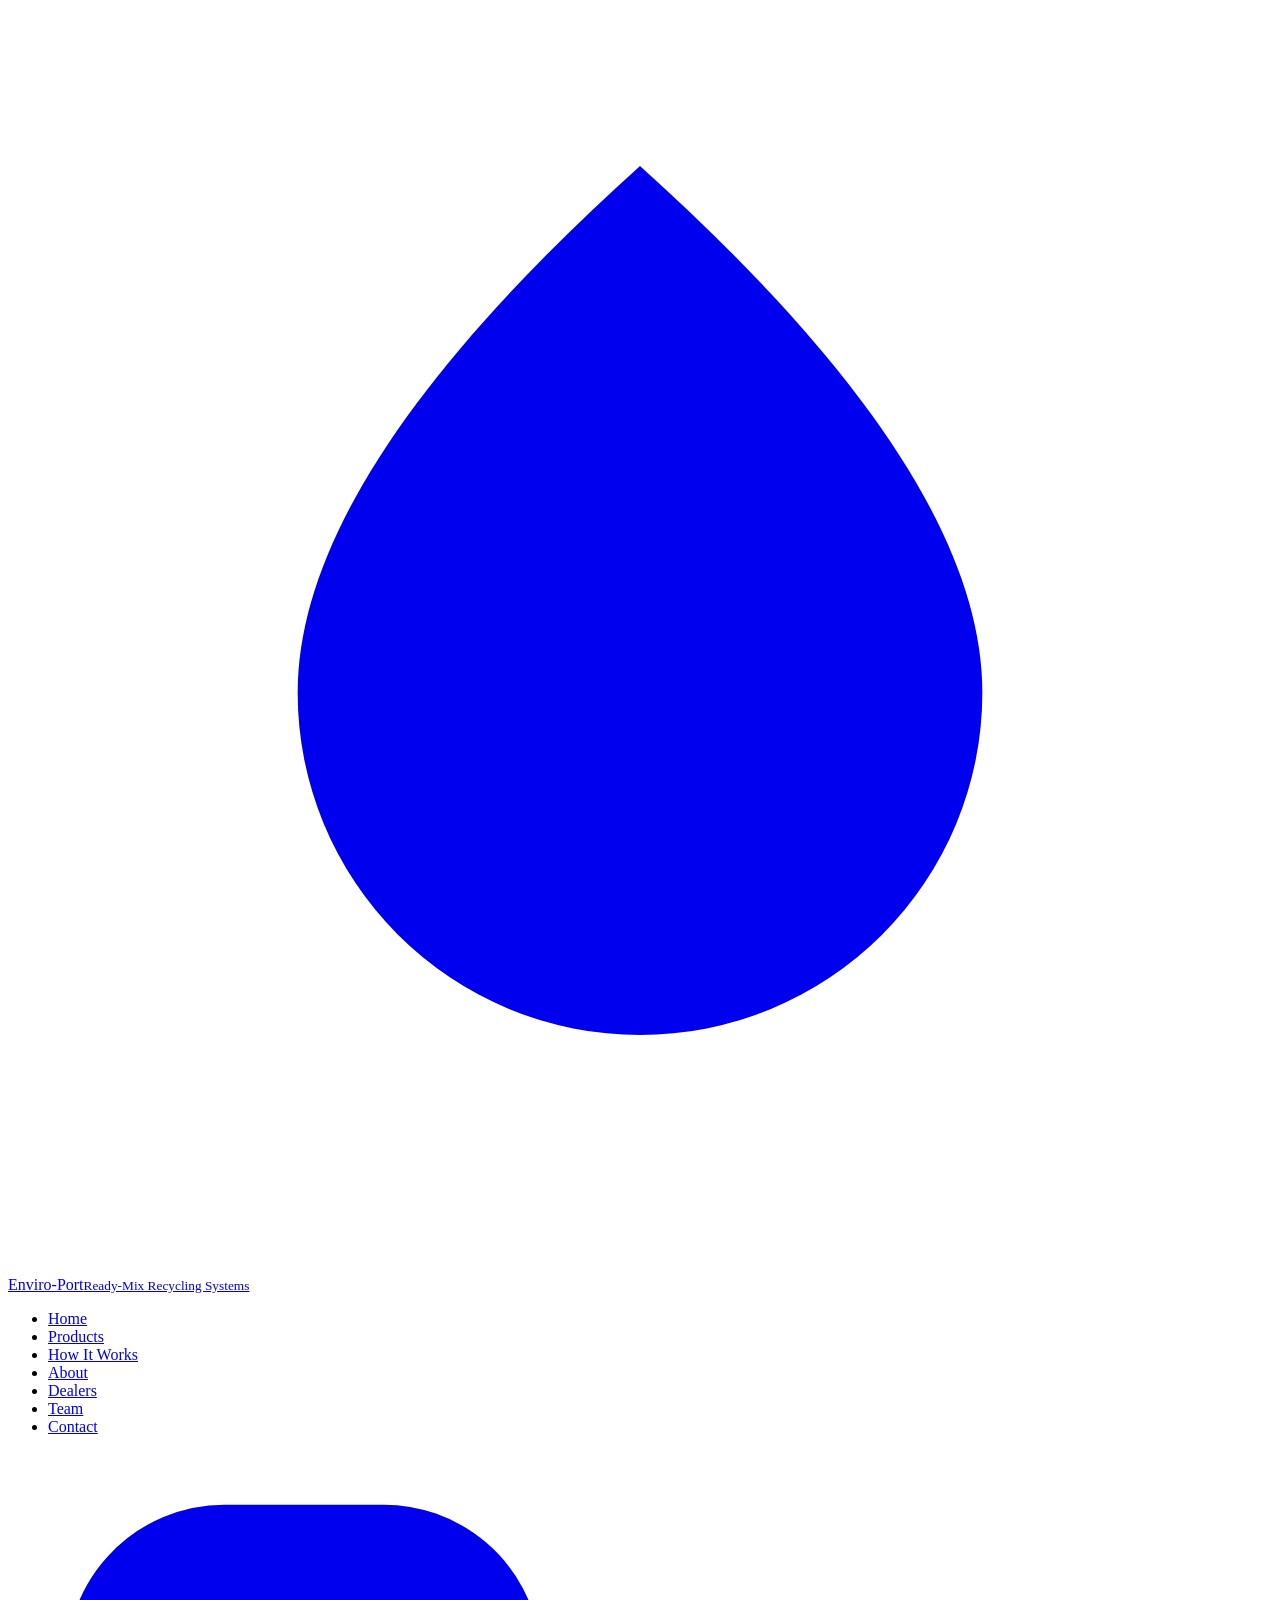
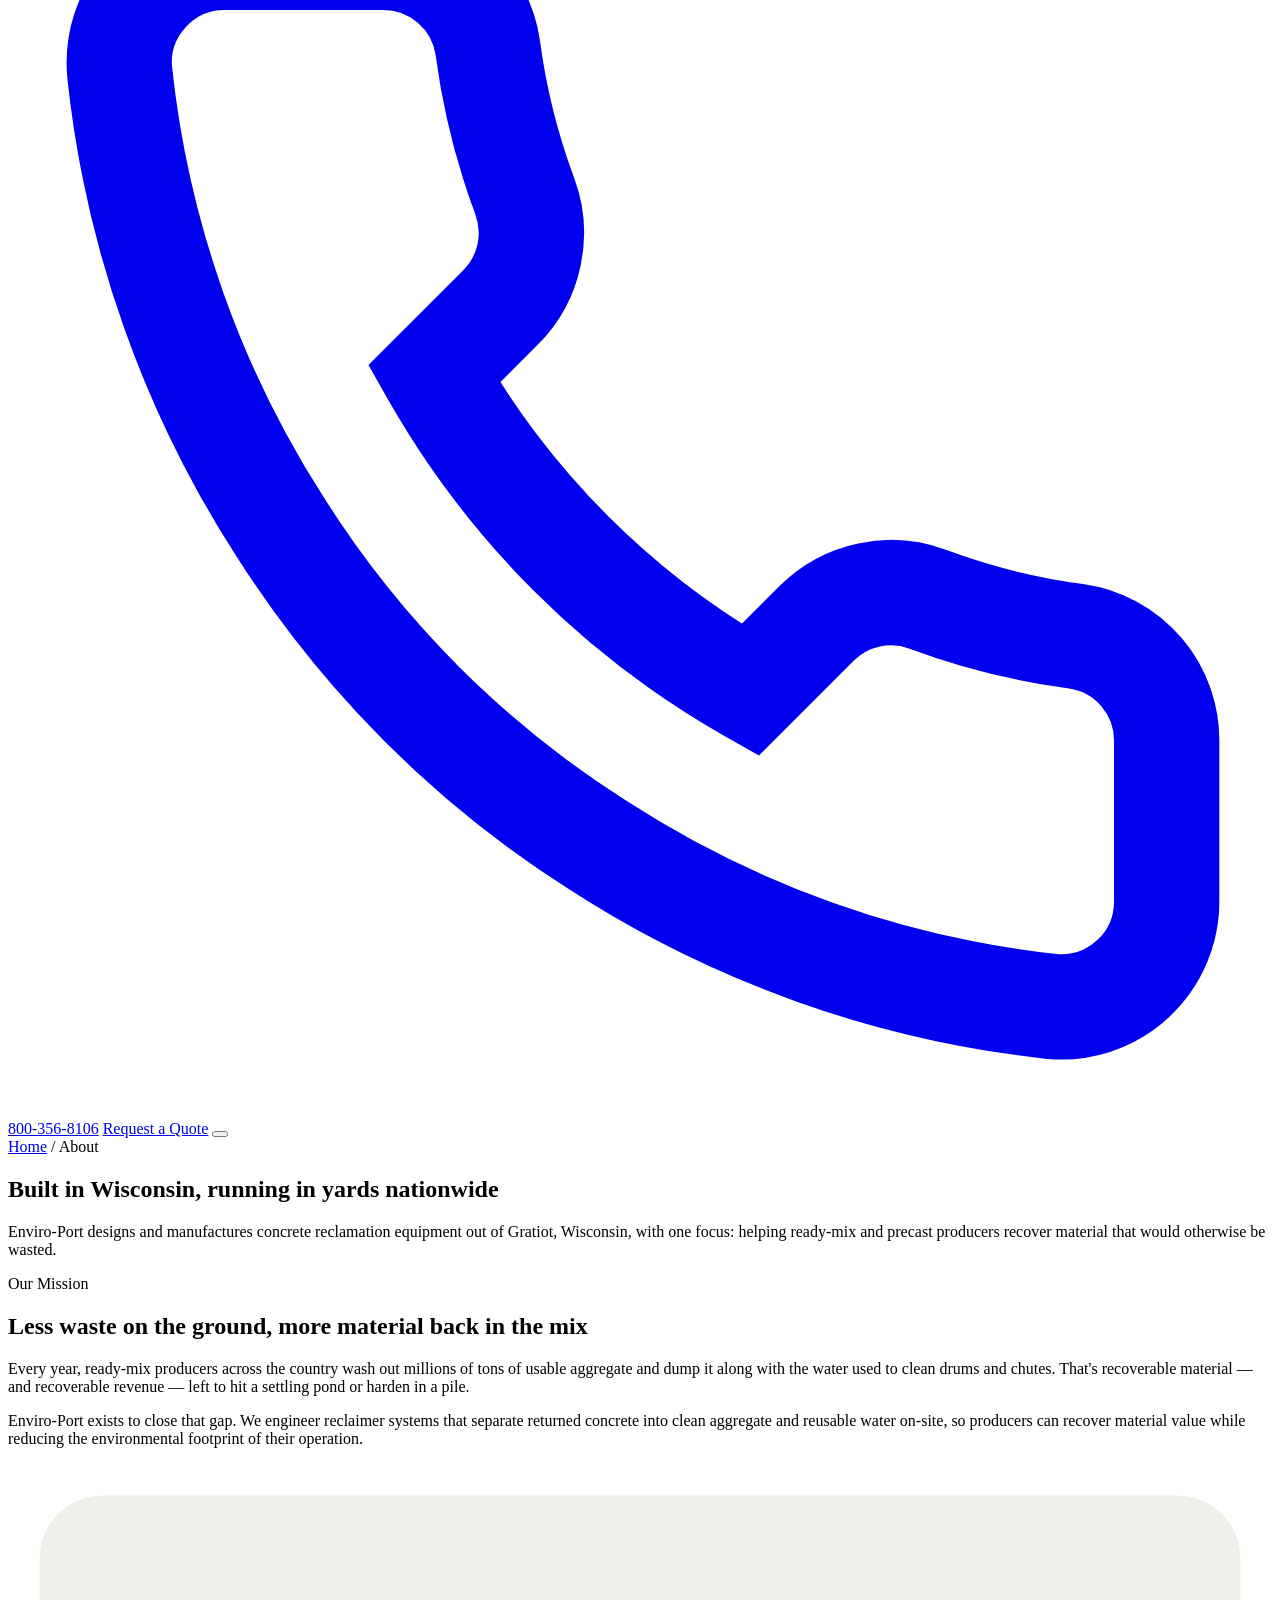
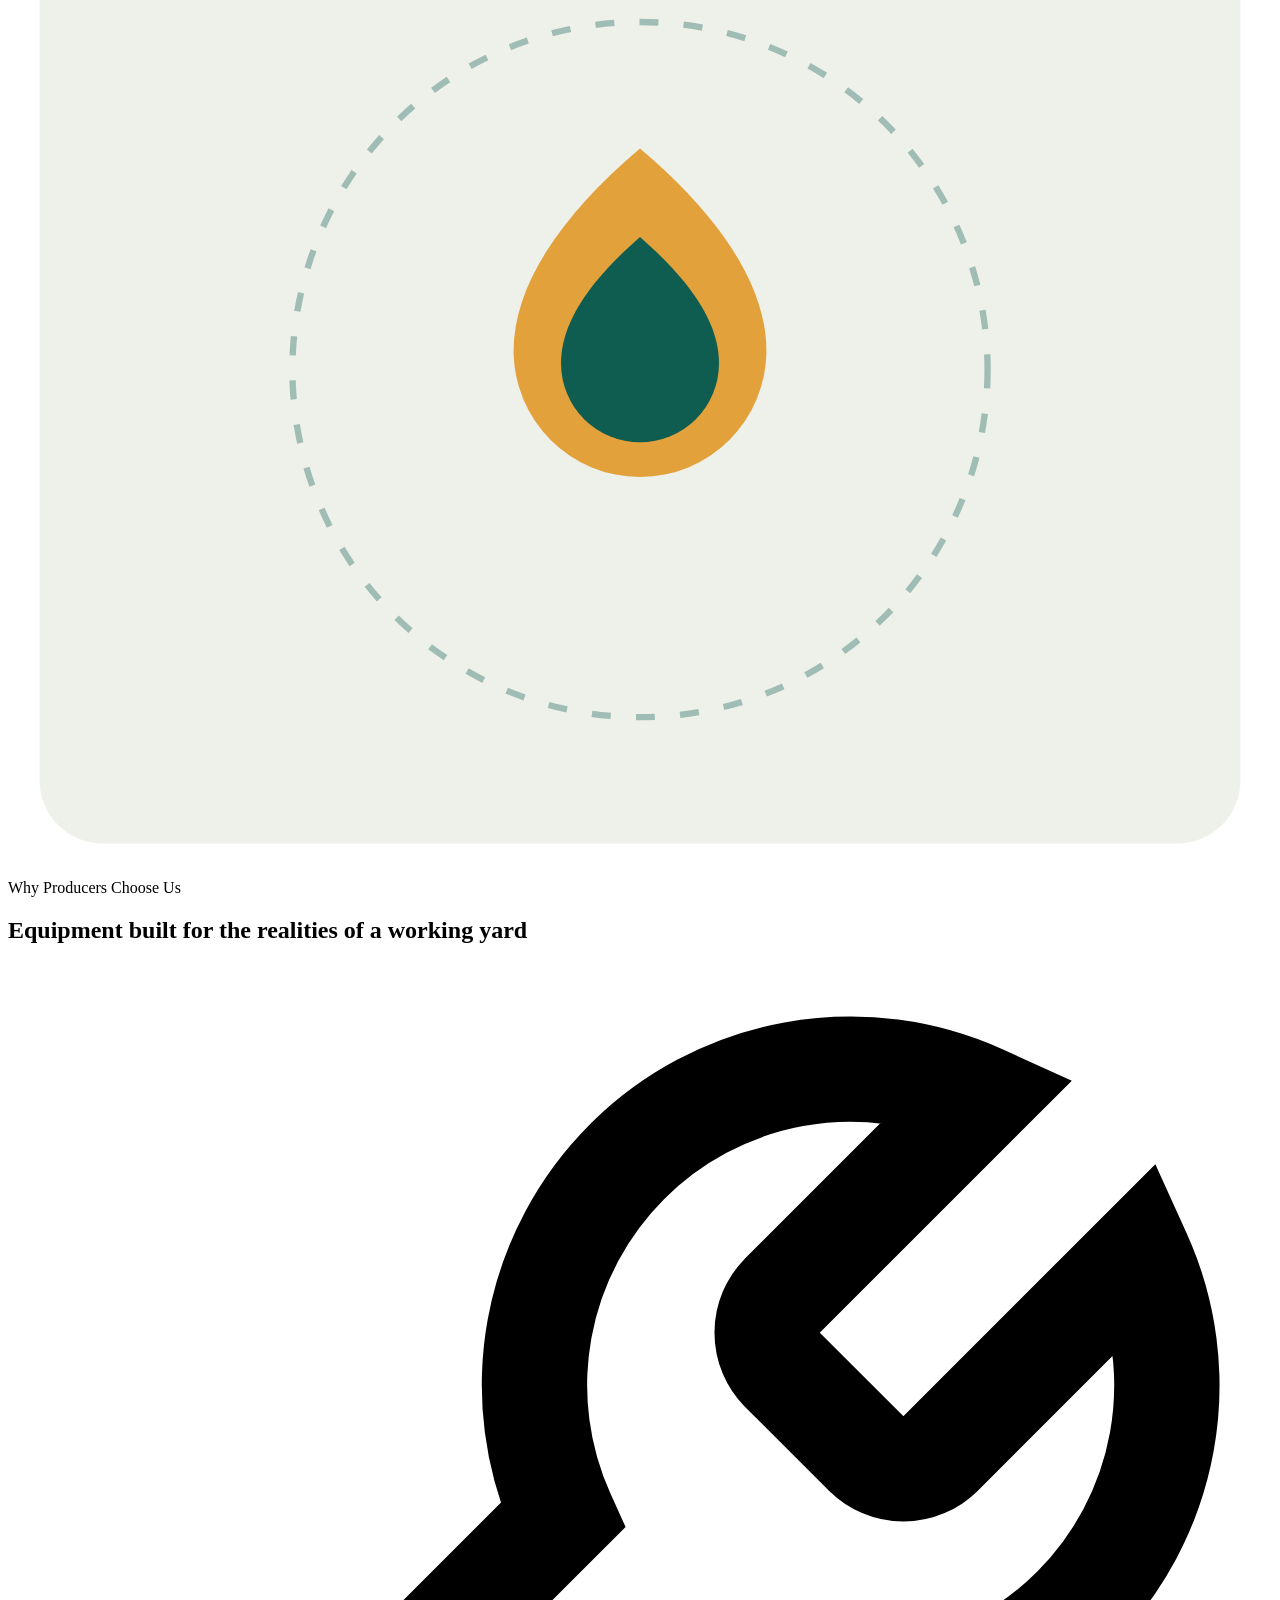
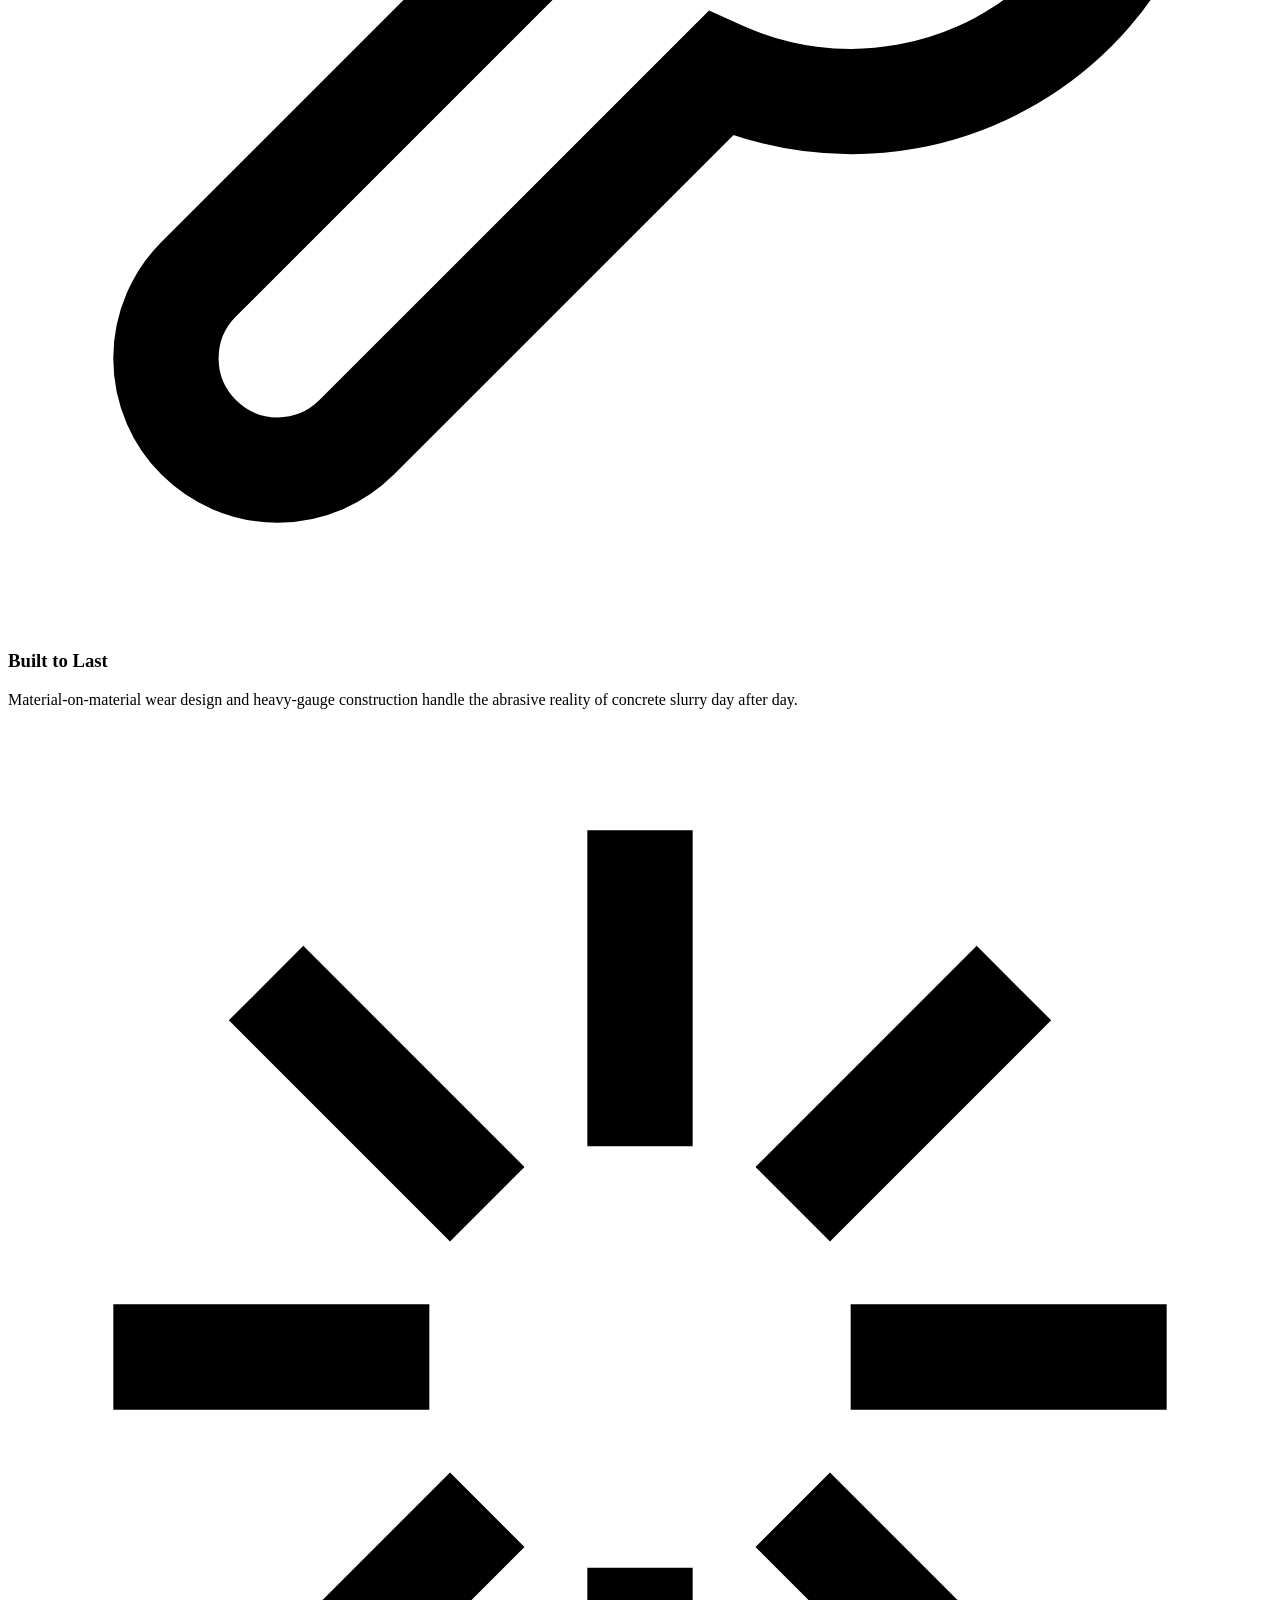
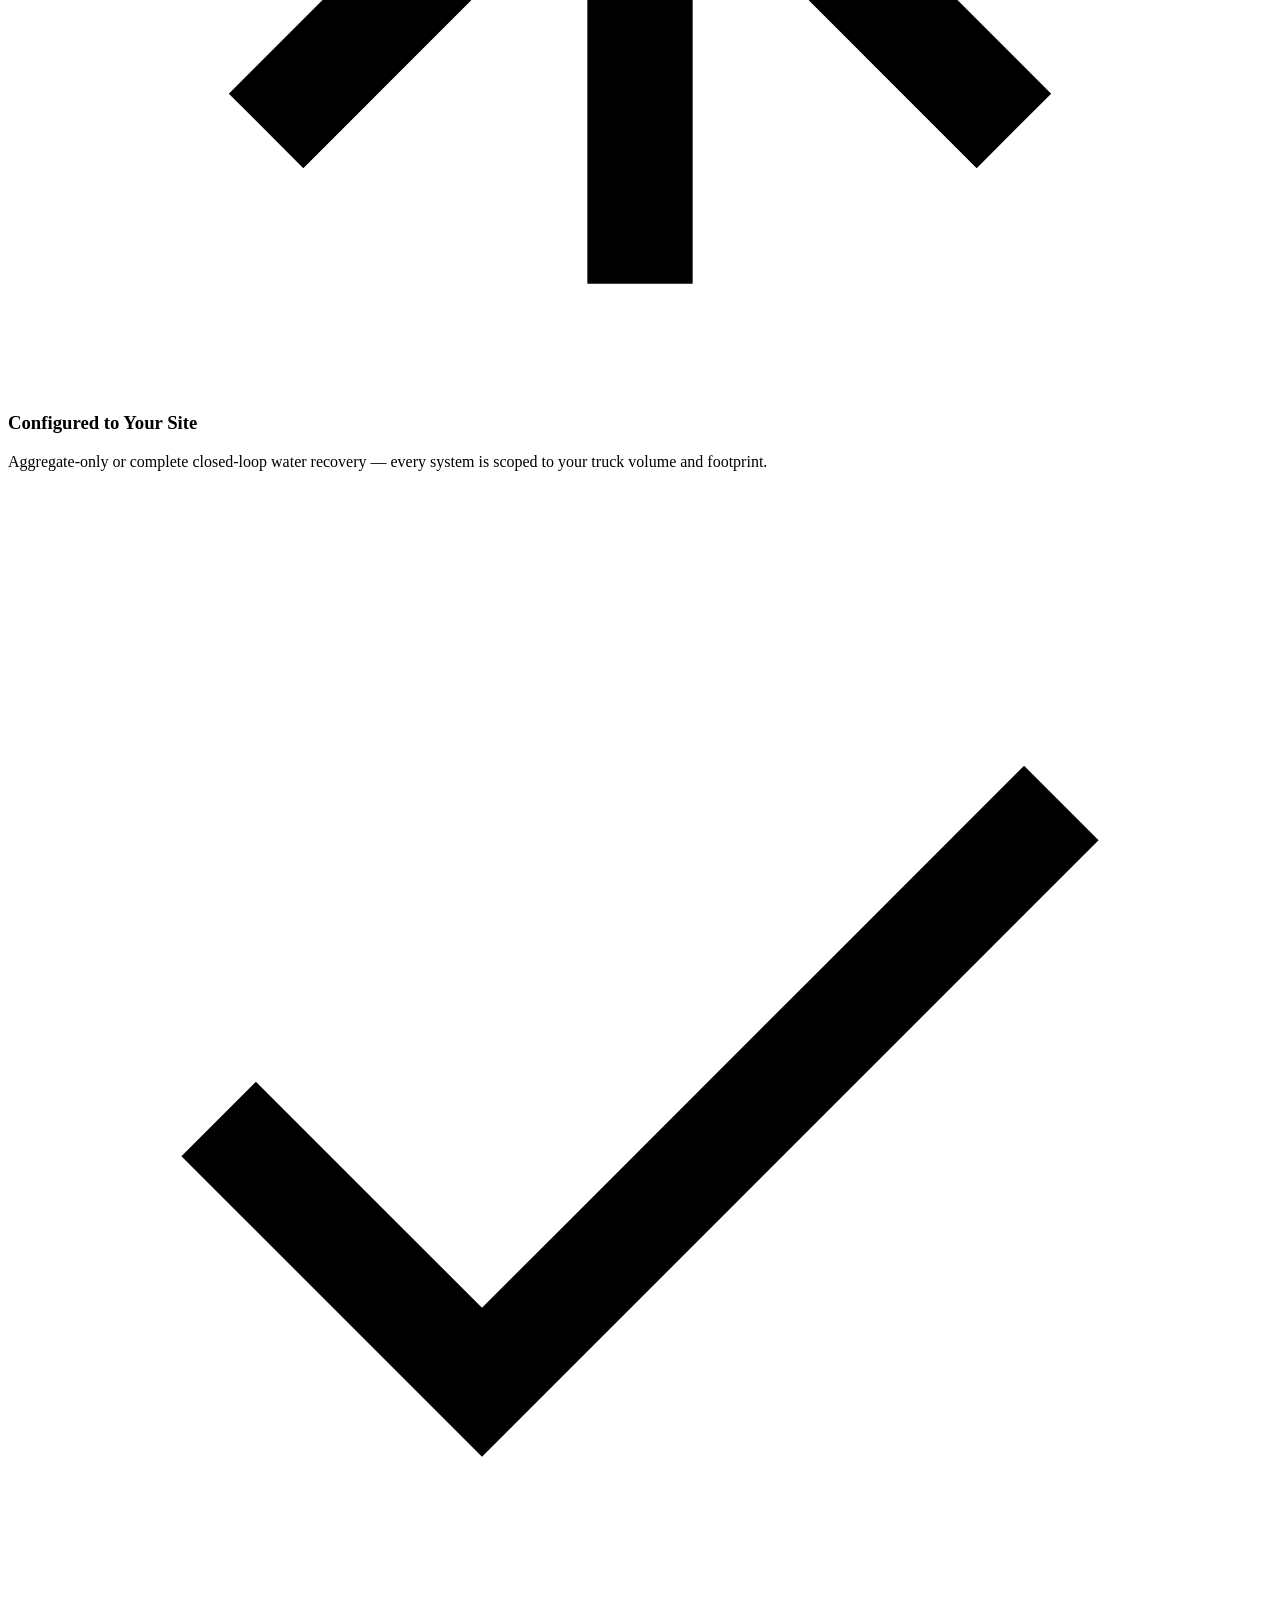
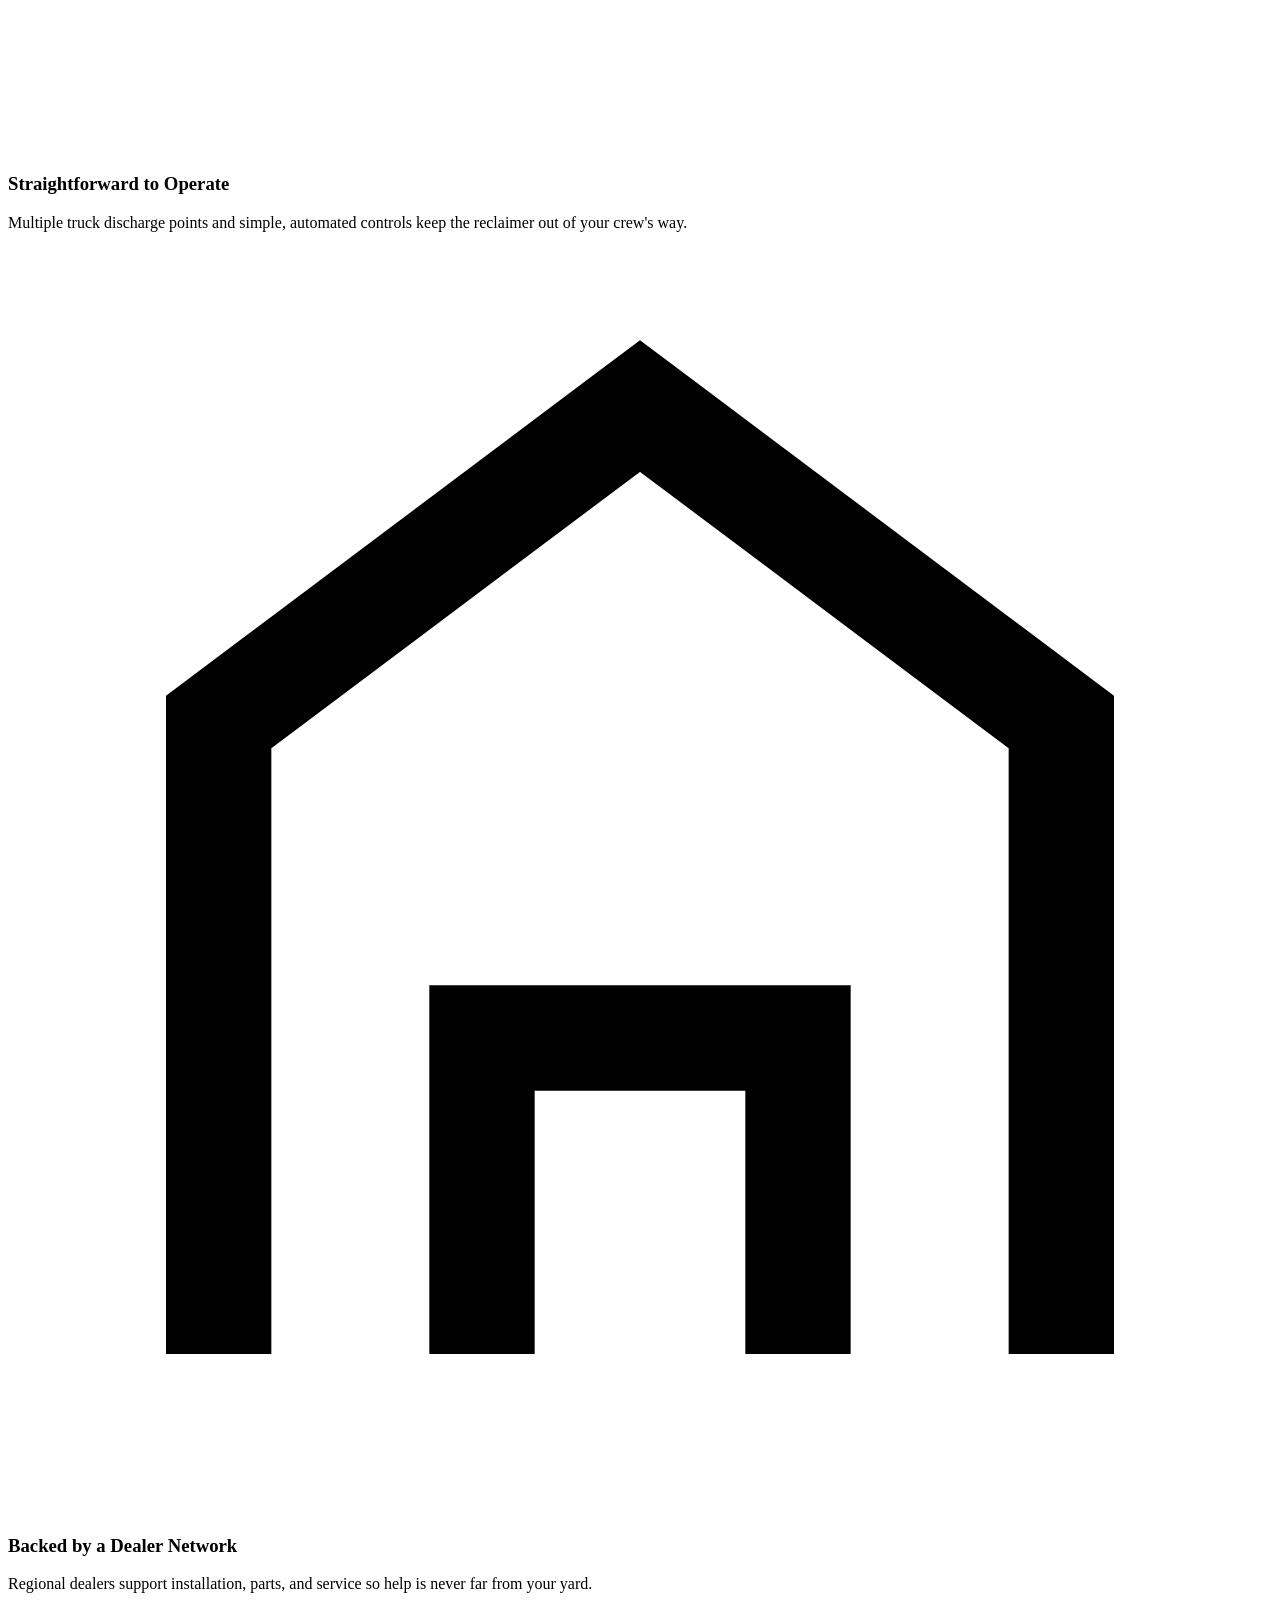
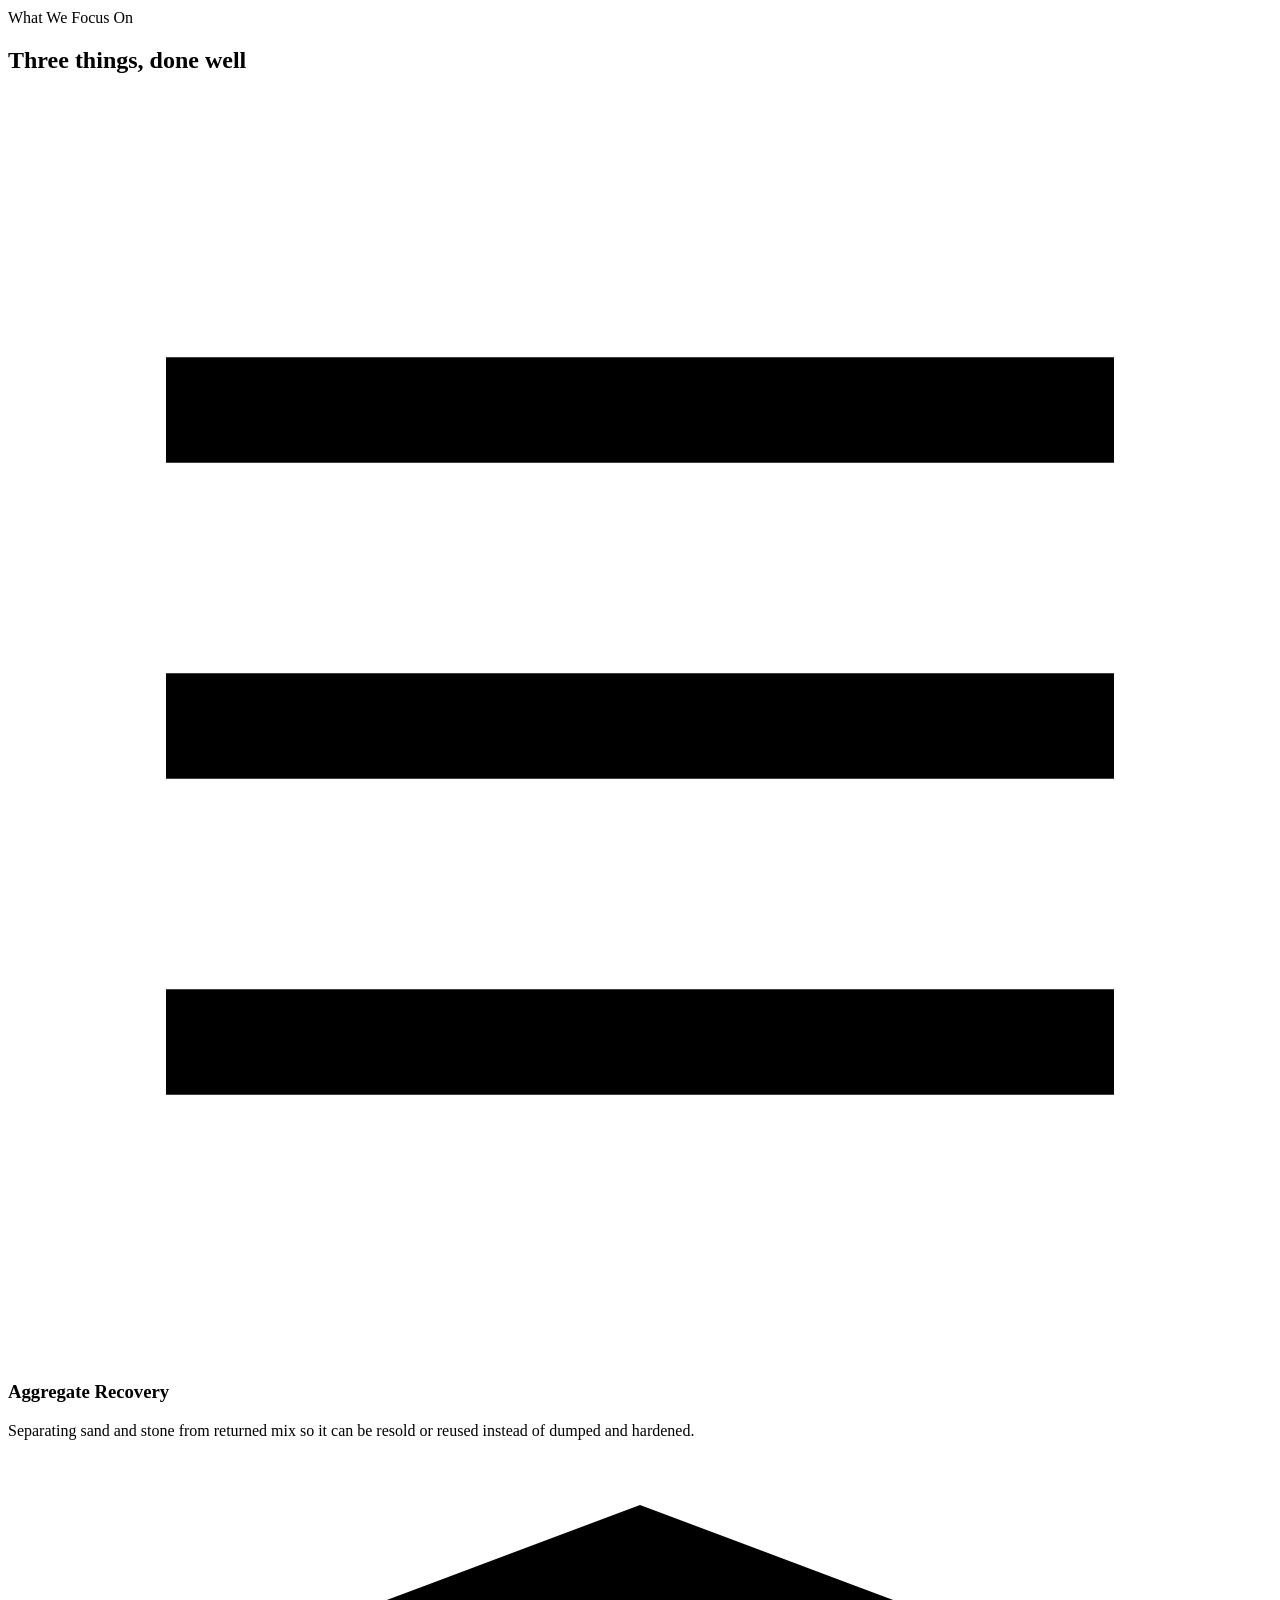
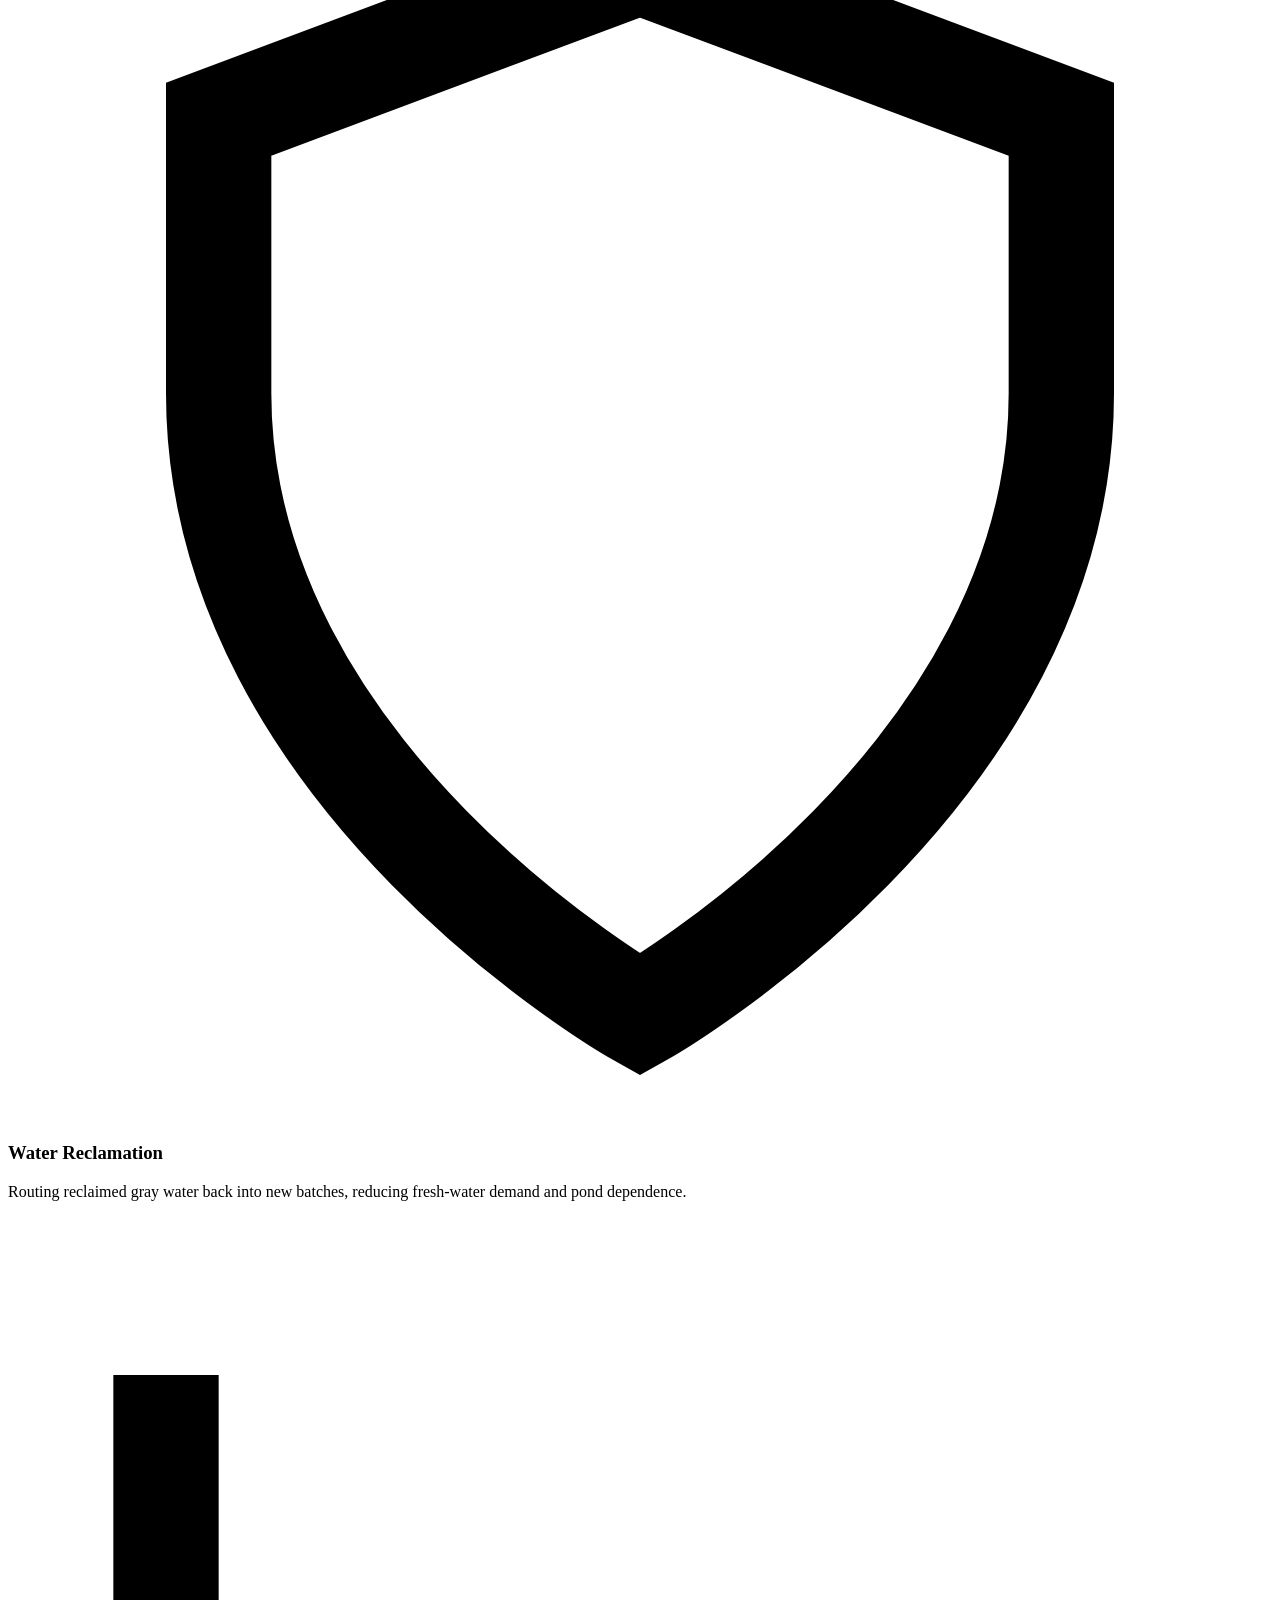
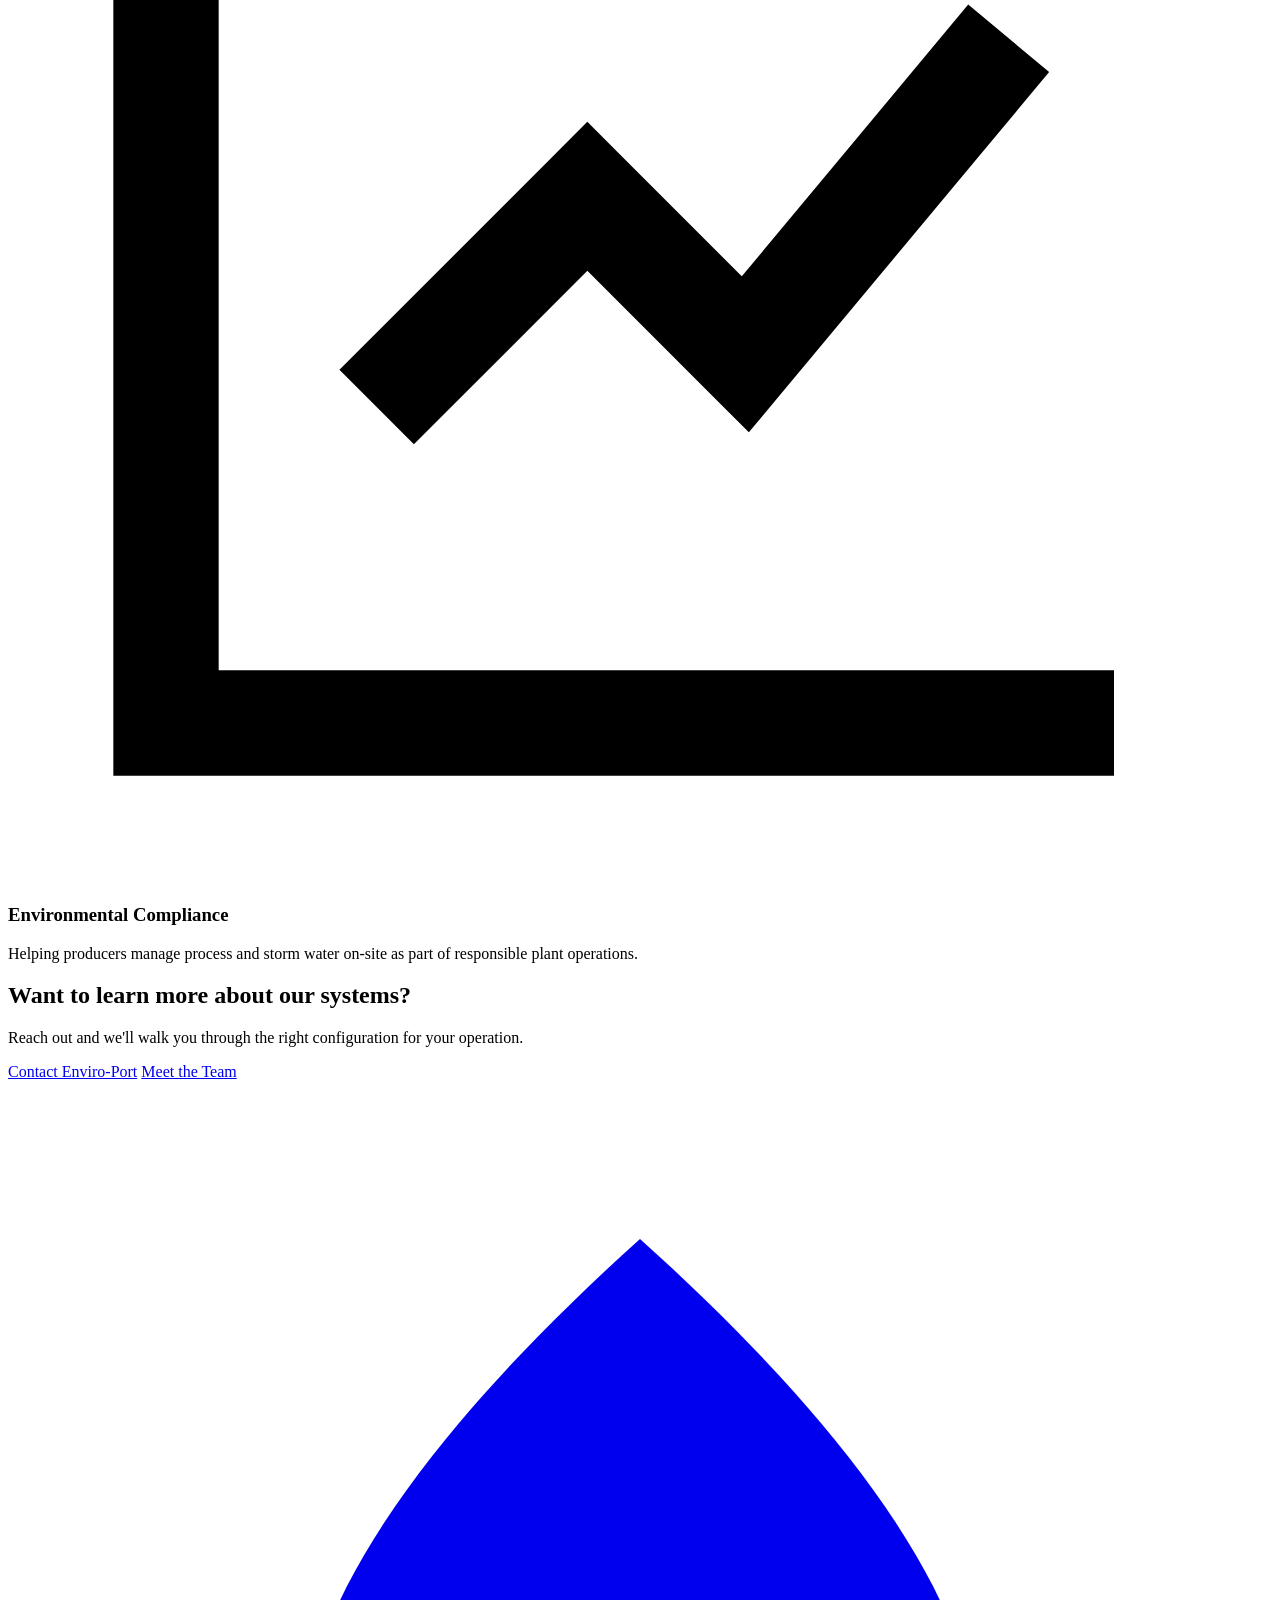
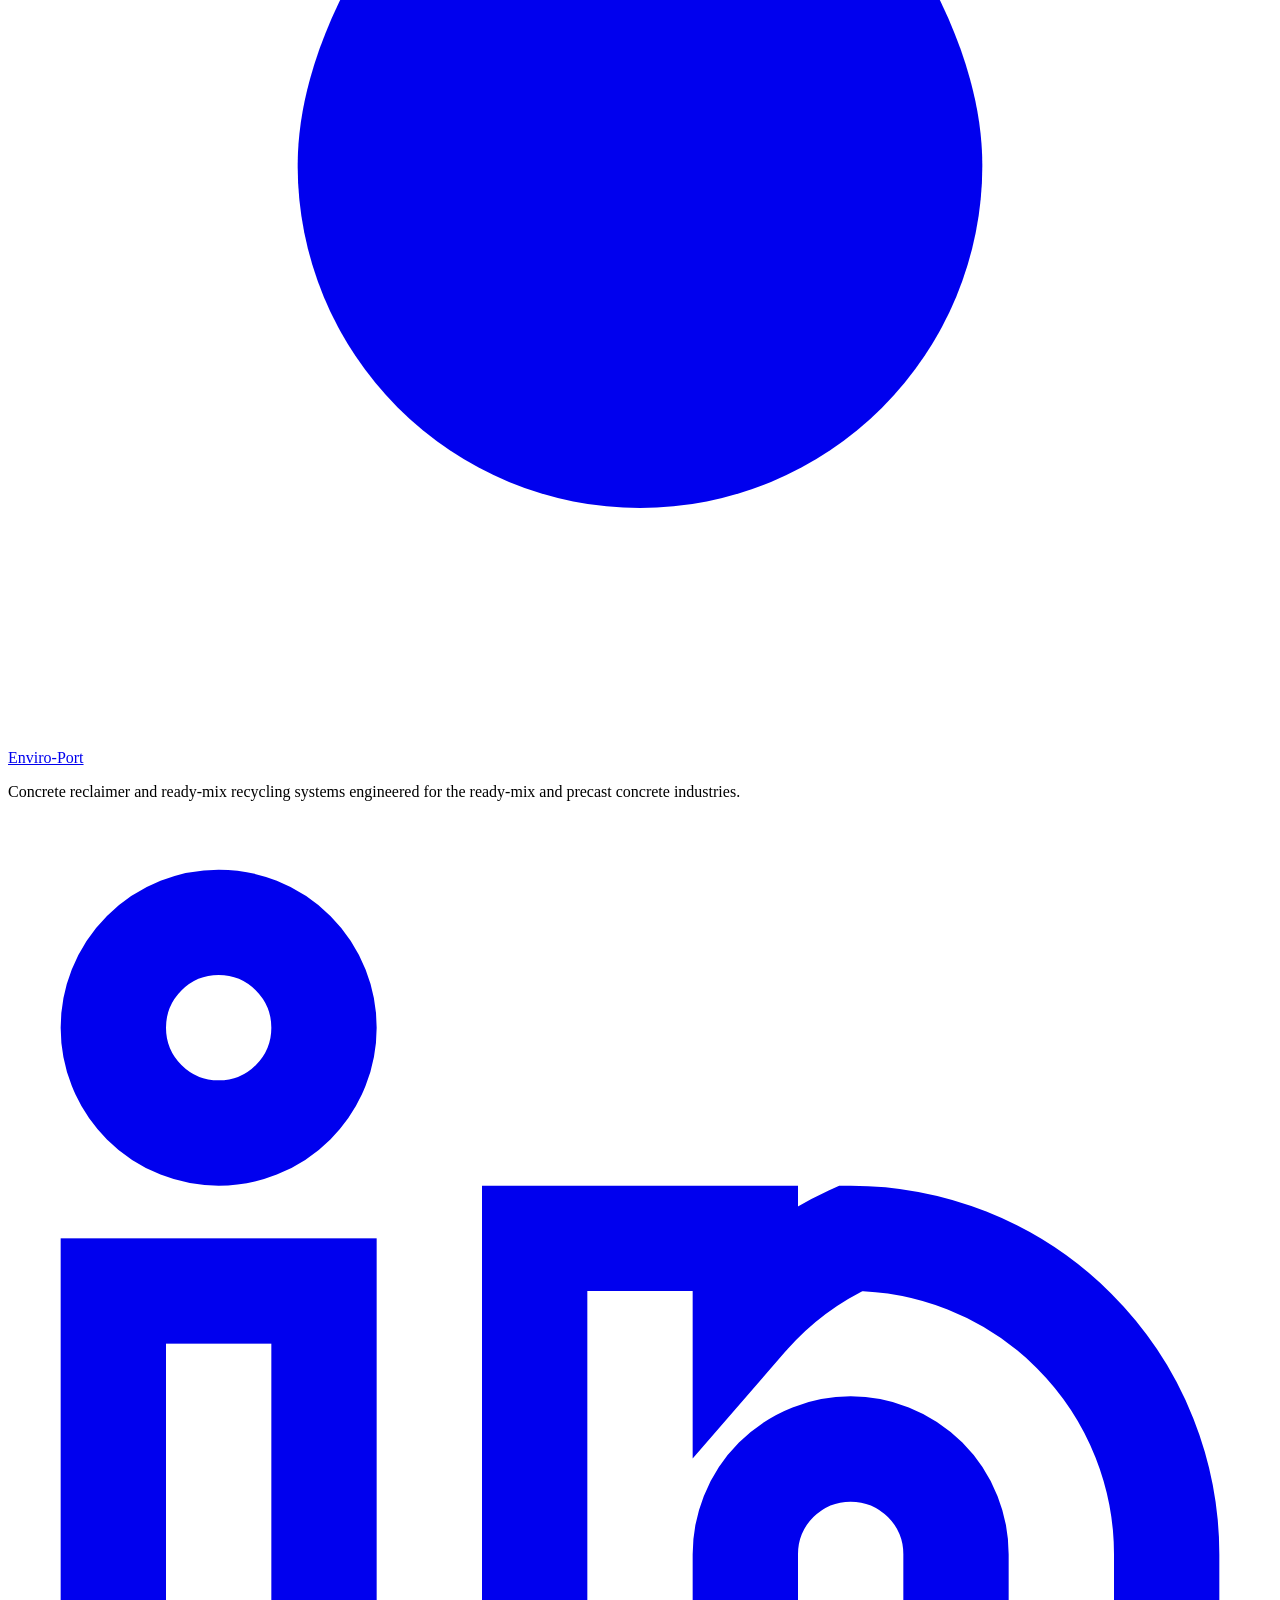
==== about.html @ 18499517 "Add files via upload" ====
<!doctype html>
<html lang="en">
<head>
  <meta charset="UTF-8" />
  <script>document.documentElement.classList.add("js-enabled");</script>
  <meta name="viewport" content="width=device-width, initial-scale=1.0" />
  <title>About | Enviro-Port</title>
  <meta name="description" content="Enviro-Port is a Gratiot, Wisconsin-based manufacturer of concrete reclaimer and ready-mix recycling systems, built to cut material waste for the ready-mix and precast industries." />
  <link rel="icon" type="image/svg+xml" href="assets/img/favicon.svg" />
  <link rel="preconnect" href="https://fonts.googleapis.com" />
  <link rel="preconnect" href="https://fonts.gstatic.com" crossorigin />
  <link href="https://fonts.googleapis.com/css2?family=Inter:wght@400;500;600;700&family=Sora:wght@500;600;700;800&display=swap" rel="stylesheet" />
  <link rel="stylesheet" href="assets/css/styles.css" />
</head>
<body>

  <header class="site-header">
    <div class="container">
      <a href="index.html" class="brand">
        <span class="brand-mark"><svg viewBox="0 0 24 24" fill="none"><path d="M12 3c4 3.6 6.5 7 6.5 10a6.5 6.5 0 1 1-13 0c0-3 2.5-6.4 6.5-10Z" fill="currentColor"/></svg></span>
        <span class="brand-text">Enviro-Port<small>Ready-Mix Recycling Systems</small></span>
      </a>
      <nav class="main-nav" id="main-nav">
        <ul>
          <li><a href="index.html">Home</a></li>
          <li><a href="products.html">Products</a></li>
          <li><a href="how-it-works.html">How It Works</a></li>
          <li><a href="about.html" aria-current="page">About</a></li>
          <li><a href="dealers.html">Dealers</a></li>
          <li><a href="team.html">Team</a></li>
          <li><a href="contact.html">Contact</a></li>
        </ul>
      </nav>
      <div class="header-cta">
        <a href="tel:18003568106" class="header-phone"><svg viewBox="0 0 24 24" fill="none" stroke="currentColor" stroke-width="2"><path d="M22 16.92v3a2 2 0 0 1-2.18 2 19.79 19.79 0 0 1-8.63-3.07 19.5 19.5 0 0 1-6-6 19.79 19.79 0 0 1-3.07-8.67A2 2 0 0 1 4.11 2h3a2 2 0 0 1 2 1.72c.127.96.362 1.903.7 2.81a2 2 0 0 1-.45 2.11L8.09 9.91a16 16 0 0 0 6 6l1.27-1.27a2 2 0 0 1 2.11-.45c.907.338 1.85.573 2.81.7A2 2 0 0 1 22 16.92Z"/></svg>800-356-8106</a>
        <a href="contact.html" class="btn btn-dark btn-primary-desktop">Request a Quote</a>
        <button class="nav-toggle" id="nav-toggle" aria-label="Toggle navigation" aria-expanded="false"><span></span></button>
      </div>
    </div>
  </header>

  <section class="page-hero">
    <div class="container">
      <div class="breadcrumb"><a href="index.html">Home</a> / <span>About</span></div>
      <h1>Built in Wisconsin, running in yards nationwide</h1>
      <p class="lead">Enviro-Port designs and manufactures concrete reclamation equipment out of Gratiot, Wisconsin, with one focus: helping ready-mix and precast producers recover material that would otherwise be wasted.</p>
    </div>
  </section>

  <section>
    <div class="container">
      <div class="split reveal">
        <div>
          <span class="eyebrow">Our Mission</span>
          <h2>Less waste on the ground, more material back in the mix</h2>
          <p>Every year, ready-mix producers across the country wash out millions of tons of usable aggregate and dump it along with the water used to clean drums and chutes. That's recoverable material — and recoverable revenue — left to hit a settling pond or harden in a pile.</p>
          <p>Enviro-Port exists to close that gap. We engineer reclaimer systems that separate returned concrete into clean aggregate and reusable water on-site, so producers can recover material value while reducing the environmental footprint of their operation.</p>
        </div>
        <div class="product-visual">
          <svg viewBox="0 0 400 320" fill="none">
            <rect x="10" y="10" width="380" height="300" rx="20" fill="#eef0ea"/>
            <circle cx="200" cy="160" r="110" fill="none" stroke="#0f5c50" stroke-width="2" stroke-dasharray="6 8" opacity="0.35"/>
            <path d="M200 90c26 22 40 44 40 64a40 40 0 1 1-80 0c0-20 14-42 40-64Z" fill="#e2a13a"/>
            <path d="M200 118c16 14 25 27 25 40a25 25 0 1 1-50 0c0-13 9-26 25-40Z" fill="#0f5c50"/>
          </svg>
        </div>
      </div>
    </div>
  </section>

  <section class="bg-alt">
    <div class="container">
      <div class="section-head center reveal">
        <span class="eyebrow" style="justify-content:center;">Why Producers Choose Us</span>
        <h2>Equipment built for the realities of a working yard</h2>
      </div>
      <div class="value-grid">
        <div class="dept-card reveal">
          <div class="card-icon"><svg viewBox="0 0 24 24" fill="none" stroke="currentColor" stroke-width="2"><path d="M14.7 6.3a1 1 0 0 0 0 1.4l1.6 1.6a1 1 0 0 0 1.4 0l3.77-3.77a6 6 0 0 1-7.94 7.94l-6.91 6.91a2.12 2.12 0 0 1-3-3l6.91-6.91a6 6 0 0 1 7.94-7.94l-3.76 3.76z"/></svg></div>
          <h3>Built to Last</h3>
          <p>Material-on-material wear design and heavy-gauge construction handle the abrasive reality of concrete slurry day after day.</p>
        </div>
        <div class="dept-card reveal">
          <div class="card-icon"><svg viewBox="0 0 24 24" fill="none" stroke="currentColor" stroke-width="2"><path d="M12 2v6M12 22v-6M4.9 4.9l4.2 4.2M14.9 14.9l4.2 4.2M2 12h6M16 12h6M4.9 19.1l4.2-4.2M14.9 9.1l4.2-4.2"/></svg></div>
          <h3>Configured to Your Site</h3>
          <p>Aggregate-only or complete closed-loop water recovery — every system is scoped to your truck volume and footprint.</p>
        </div>
        <div class="dept-card reveal">
          <div class="card-icon"><svg viewBox="0 0 24 24" fill="none" stroke="currentColor" stroke-width="2"><path d="M20 6 9 17l-5-5"/></svg></div>
          <h3>Straightforward to Operate</h3>
          <p>Multiple truck discharge points and simple, automated controls keep the reclaimer out of your crew's way.</p>
        </div>
        <div class="dept-card reveal">
          <div class="card-icon"><svg viewBox="0 0 24 24" fill="none" stroke="currentColor" stroke-width="2"><path d="M4 21V9l8-6 8 6v12M9 21v-6h6v6"/></svg></div>
          <h3>Backed by a Dealer Network</h3>
          <p>Regional dealers support installation, parts, and service so help is never far from your yard.</p>
        </div>
      </div>
    </div>
  </section>

  <section>
    <div class="container">
      <div class="section-head reveal">
        <span class="eyebrow">What We Focus On</span>
        <h2>Three things, done well</h2>
      </div>
      <div class="card-grid">
        <div class="card reveal">
          <div class="card-icon"><svg viewBox="0 0 24 24" fill="none" stroke="currentColor" stroke-width="2"><path d="M3 6h18M3 12h18M3 18h18"/></svg></div>
          <h3>Aggregate Recovery</h3>
          <p>Separating sand and stone from returned mix so it can be resold or reused instead of dumped and hardened.</p>
        </div>
        <div class="card reveal">
          <div class="card-icon"><svg viewBox="0 0 24 24" fill="none" stroke="currentColor" stroke-width="2"><path d="M12 22s8-4.5 8-11.8V5l-8-3-8 3v5.2C4 17.5 12 22 12 22Z"/></svg></div>
          <h3>Water Reclamation</h3>
          <p>Routing reclaimed gray water back into new batches, reducing fresh-water demand and pond dependence.</p>
        </div>
        <div class="card reveal">
          <div class="card-icon"><svg viewBox="0 0 24 24" fill="none" stroke="currentColor" stroke-width="2"><path d="M3 3v18h18M7 15l4-4 3 3 5-6"/></svg></div>
          <h3>Environmental Compliance</h3>
          <p>Helping producers manage process and storm water on-site as part of responsible plant operations.</p>
        </div>
      </div>
    </div>
  </section>

  <section class="bg-alt">
    <div class="container">
      <div class="cta-band reveal">
        <div>
          <h2>Want to learn more about our systems?</h2>
          <p>Reach out and we'll walk you through the right configuration for your operation.</p>
        </div>
        <div class="cta-actions">
          <a href="contact.html" class="btn btn-primary">Contact Enviro-Port</a>
          <a href="team.html" class="btn btn-outline">Meet the Team</a>
        </div>
      </div>
    </div>
  </section>

  <footer class="site-footer">
    <div class="container">
      <div class="footer-grid">
        <div class="footer-brand">
          <a href="index.html" class="brand">
            <span class="brand-mark"><svg viewBox="0 0 24 24" fill="none"><path d="M12 3c4 3.6 6.5 7 6.5 10a6.5 6.5 0 1 1-13 0c0-3 2.5-6.4 6.5-10Z" fill="currentColor"/></svg></span>
            Enviro-Port
          </a>
          <p>Concrete reclaimer and ready-mix recycling systems engineered for the ready-mix and precast concrete industries.</p>
          <div class="footer-social">
            <a href="https://www.linkedin.com/company/enviroportinc" aria-label="LinkedIn" target="_blank" rel="noopener"><svg viewBox="0 0 24 24" fill="none" stroke="currentColor" stroke-width="2"><path d="M16 8a6 6 0 0 1 6 6v7h-4v-7a2 2 0 0 0-4 0v7h-4V8h4v1.5A5.9 5.9 0 0 1 16 8Z"/><rect x="2" y="9" width="4" height="12"/><circle cx="4" cy="4" r="2"/></svg></a>
            <a href="https://www.facebook.com/enviroportinc/" aria-label="Facebook" target="_blank" rel="noopener"><svg viewBox="0 0 24 24" fill="none" stroke="currentColor" stroke-width="2"><path d="M18 2h-3a5 5 0 0 0-5 5v3H7v4h3v8h4v-8h3l1-4h-4V7a1 1 0 0 1 1-1h3Z"/></svg></a>
          </div>
        </div>
        <div class="footer-col">
          <h4>Company</h4>
          <ul>
            <li><a href="about.html">About Enviro-Port</a></li>
            <li><a href="team.html">Our Team</a></li>
            <li><a href="dealers.html">Dealer Network</a></li>
            <li><a href="contact.html">Contact Us</a></li>
          </ul>
        </div>
        <div class="footer-col">
          <h4>Products</h4>
          <ul>
            <li><a href="products.html#aggregate-recovery">Aggregate Recovery Series</a></li>
            <li><a href="products.html#complete-recovery">Complete Recovery Series</a></li>
            <li><a href="products.html#components">Components</a></li>
            <li><a href="how-it-works.html">How It Works</a></li>
          </ul>
        </div>
        <div class="footer-col">
          <h4>Get in Touch</h4>
          <ul>
            <li>10953 Dunbarton Rd, PO Box 175<br />Gratiot, WI 53541</li>
            <li><a href="tel:18003568106">800-356-8106</a></li>
            <li><a href="mailto:info@enviro-port.com">info@enviro-port.com</a></li>
          </ul>
        </div>
      </div>
      <div class="footer-bottom">
        <span>&copy; <span id="current-year">2026</span> Enviro-Port, Inc. All rights reserved.</span>
        <span>Gratiot, Wisconsin · Serving the ready-mix &amp; precast industries nationwide</span>
      </div>
    </div>
  </footer>

  <button class="back-to-top" aria-label="Back to top"><svg viewBox="0 0 24 24" fill="none" stroke="currentColor" stroke-width="2.4"><path d="M12 19V5M5 12l7-7 7 7"/></svg></button>
  <script src="assets/js/main.js"></script>
</body>
</html>
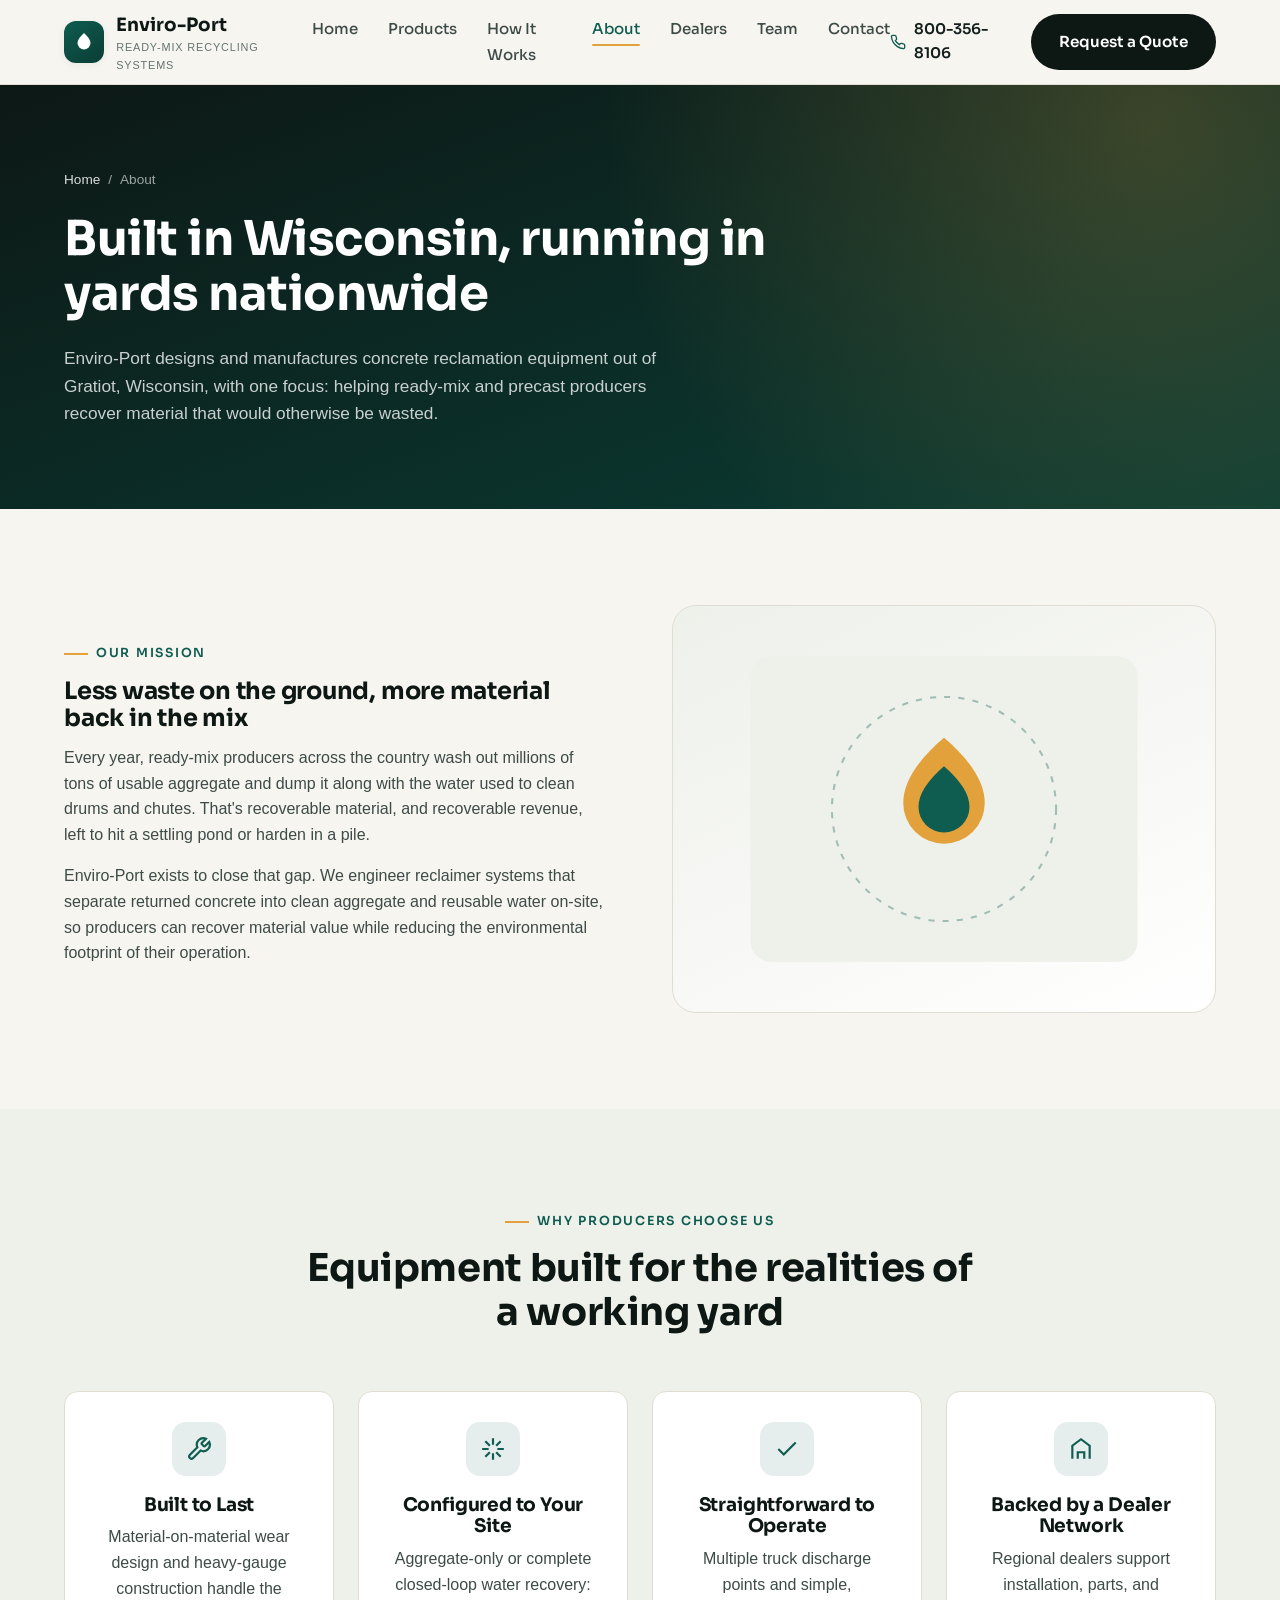
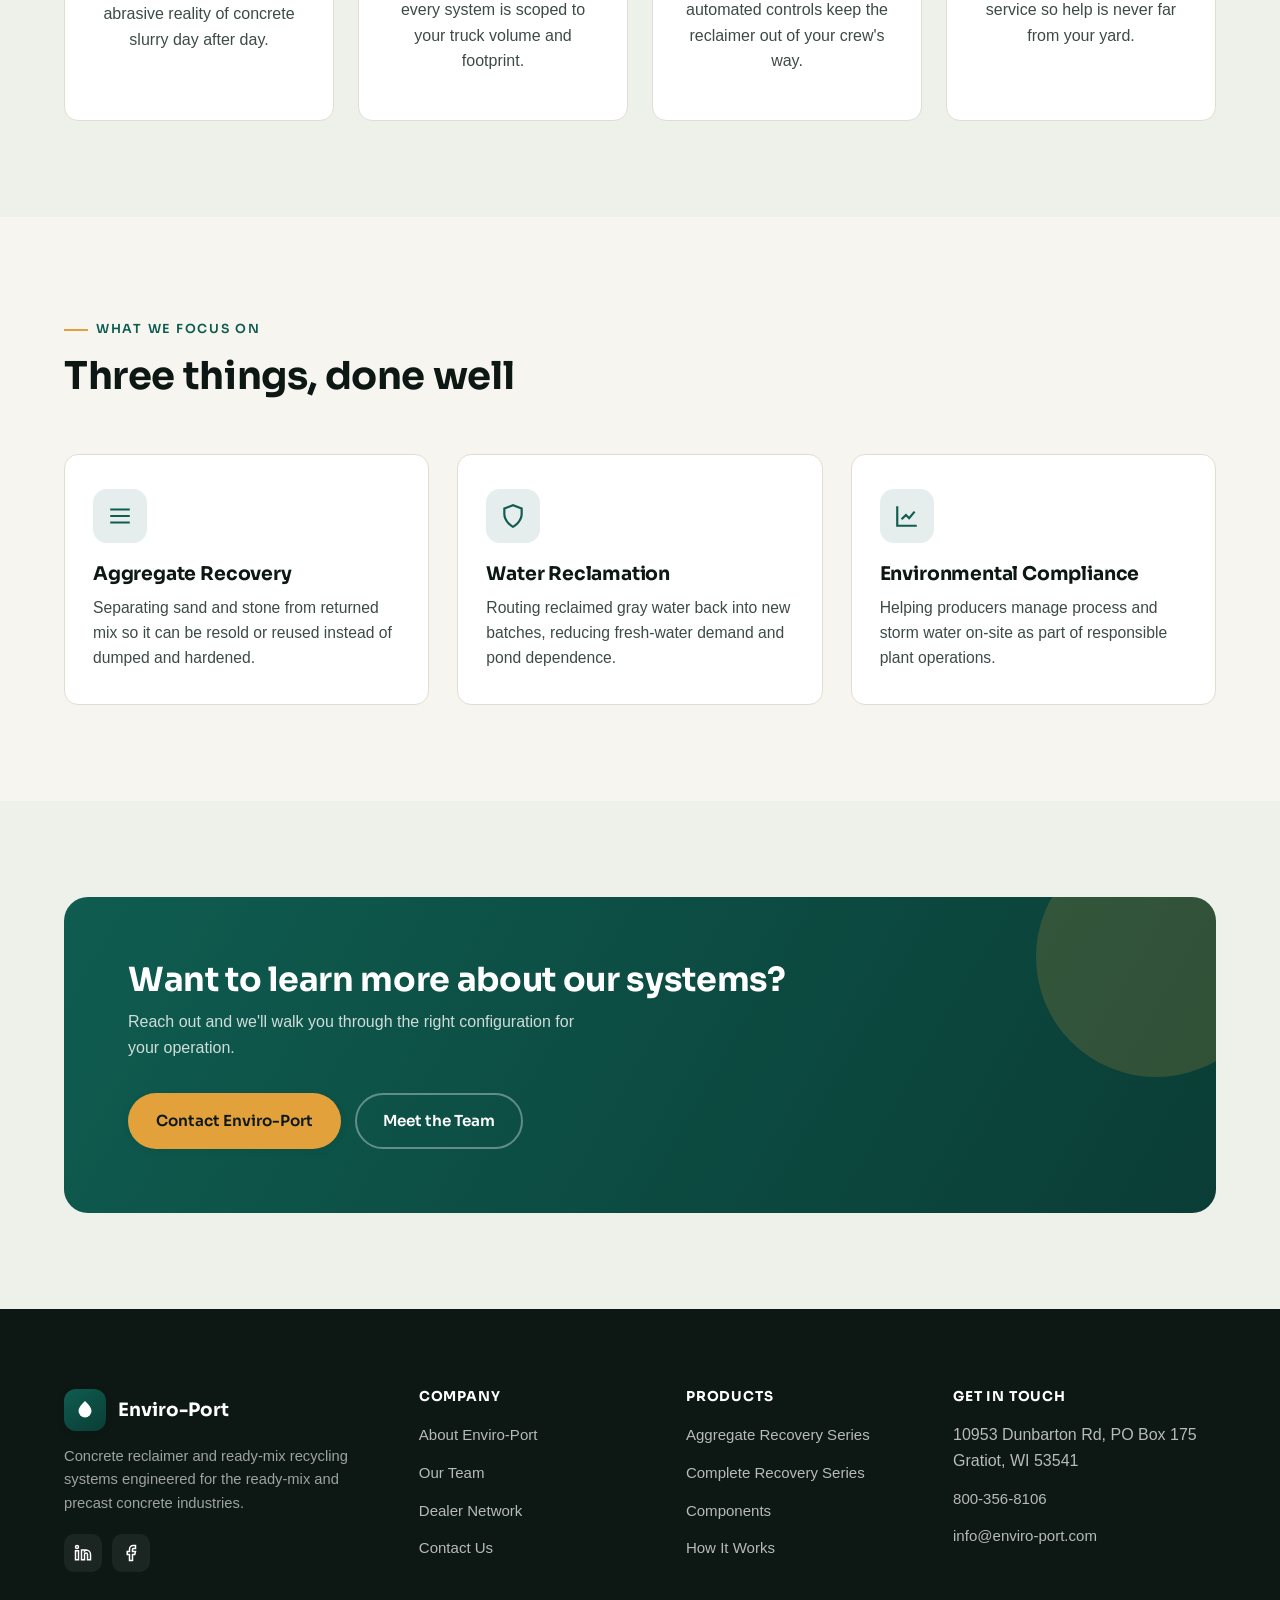
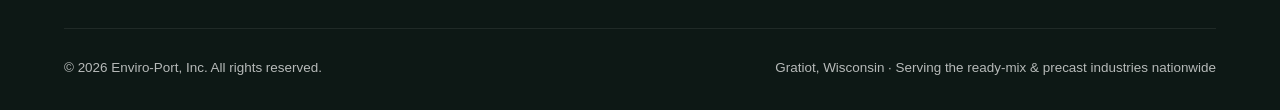
==== commit cae93624: "Add files via upload" ====
--- a/about.html
+++ b/about.html
@@ -53,7 +53,7 @@
         <div>
           <span class="eyebrow">Our Mission</span>
           <h2>Less waste on the ground, more material back in the mix</h2>
-          <p>Every year, ready-mix producers across the country wash out millions of tons of usable aggregate and dump it along with the water used to clean drums and chutes. That's recoverable material — and recoverable revenue — left to hit a settling pond or harden in a pile.</p>
+          <p>Every year, ready-mix producers across the country wash out millions of tons of usable aggregate and dump it along with the water used to clean drums and chutes. That's recoverable material, and recoverable revenue, left to hit a settling pond or harden in a pile.</p>
           <p>Enviro-Port exists to close that gap. We engineer reclaimer systems that separate returned concrete into clean aggregate and reusable water on-site, so producers can recover material value while reducing the environmental footprint of their operation.</p>
         </div>
         <div class="product-visual">
@@ -83,7 +83,7 @@
         <div class="dept-card reveal">
           <div class="card-icon"><svg viewBox="0 0 24 24" fill="none" stroke="currentColor" stroke-width="2"><path d="M12 2v6M12 22v-6M4.9 4.9l4.2 4.2M14.9 14.9l4.2 4.2M2 12h6M16 12h6M4.9 19.1l4.2-4.2M14.9 9.1l4.2-4.2"/></svg></div>
           <h3>Configured to Your Site</h3>
-          <p>Aggregate-only or complete closed-loop water recovery — every system is scoped to your truck volume and footprint.</p>
+          <p>Aggregate-only or complete closed-loop water recovery: every system is scoped to your truck volume and footprint.</p>
         </div>
         <div class="dept-card reveal">
           <div class="card-icon"><svg viewBox="0 0 24 24" fill="none" stroke="currentColor" stroke-width="2"><path d="M20 6 9 17l-5-5"/></svg></div>
--- a/assets/css/styles.css
+++ b/assets/css/styles.css
@@ -0,0 +1,1048 @@
+/* ==========================================================================
+   Enviro-Port - Design System & Global Styles
+   ========================================================================== */
+
+:root {
+  /* Brand palette */
+  --color-primary: #0f5c50;
+  --color-primary-dark: #0a3d35;
+  --color-primary-light: #17806f;
+  --color-accent: #e2a13a;
+  --color-accent-dark: #c4841f;
+  --color-ink: #14201d;
+  --color-ink-soft: #3d4b47;
+  --color-muted: #647570;
+  --color-bg: #f7f5f0;
+  --color-bg-alt: #eef0ea;
+  --color-surface: #ffffff;
+  --color-border: #e1ddd2;
+  --color-dark: #0d1815;
+  --color-dark-surface: #142521;
+
+  --font-display: "Sora", "Segoe UI", sans-serif;
+  --font-body: "Inter", "Segoe UI", sans-serif;
+
+  --container: 1200px;
+  --radius-sm: 8px;
+  --radius-md: 14px;
+  --radius-lg: 24px;
+  --shadow-sm: 0 2px 8px rgba(13, 24, 21, 0.06);
+  --shadow-md: 0 12px 32px rgba(13, 24, 21, 0.1);
+  --shadow-lg: 0 24px 60px rgba(13, 24, 21, 0.16);
+  --transition: 220ms cubic-bezier(0.4, 0, 0.2, 1);
+}
+
+*,
+*::before,
+*::after {
+  box-sizing: border-box;
+}
+
+html {
+  scroll-behavior: smooth;
+}
+
+body {
+  margin: 0;
+  font-family: var(--font-body);
+  color: var(--color-ink);
+  background: var(--color-bg);
+  line-height: 1.6;
+  -webkit-font-smoothing: antialiased;
+}
+
+img {
+  max-width: 100%;
+  display: block;
+}
+
+a {
+  color: inherit;
+  text-decoration: none;
+}
+
+ul {
+  margin: 0;
+  padding: 0;
+  list-style: none;
+}
+
+h1, h2, h3, h4 {
+  font-family: var(--font-display);
+  line-height: 1.15;
+  margin: 0 0 0.5em;
+  color: var(--color-dark);
+  letter-spacing: -0.01em;
+}
+
+p {
+  margin: 0 0 1em;
+  color: var(--color-ink-soft);
+}
+
+.container {
+  width: 100%;
+  max-width: var(--container);
+  margin: 0 auto;
+  padding: 0 24px;
+}
+
+section {
+  padding: 96px 0;
+}
+
+@media (max-width: 768px) {
+  section { padding: 64px 0; }
+}
+
+.eyebrow {
+  display: inline-flex;
+  align-items: center;
+  gap: 8px;
+  font-family: var(--font-display);
+  font-size: 0.78rem;
+  font-weight: 600;
+  letter-spacing: 0.14em;
+  text-transform: uppercase;
+  color: var(--color-primary);
+  margin-bottom: 14px;
+}
+
+.eyebrow::before {
+  content: "";
+  width: 24px;
+  height: 2px;
+  background: var(--color-accent);
+  display: inline-block;
+}
+
+.section-head {
+  max-width: 680px;
+  margin-bottom: 56px;
+}
+
+.section-head.center {
+  margin-left: auto;
+  margin-right: auto;
+  text-align: center;
+}
+
+.section-head h2 {
+  font-size: clamp(1.8rem, 3vw, 2.6rem);
+}
+
+.section-head p {
+  font-size: 1.08rem;
+  color: var(--color-muted);
+}
+
+/* ---------- Buttons ---------- */
+.btn {
+  display: inline-flex;
+  align-items: center;
+  gap: 10px;
+  font-family: var(--font-display);
+  font-weight: 600;
+  font-size: 0.95rem;
+  padding: 14px 26px;
+  border-radius: 999px;
+  border: 2px solid transparent;
+  cursor: pointer;
+  transition: transform var(--transition), background var(--transition), box-shadow var(--transition), color var(--transition), border-color var(--transition);
+  white-space: nowrap;
+}
+
+.btn svg { width: 18px; height: 18px; flex-shrink: 0; }
+
+.btn-primary {
+  background: var(--color-accent);
+  color: var(--color-dark);
+  box-shadow: var(--shadow-sm);
+}
+.btn-primary:hover {
+  background: var(--color-accent-dark);
+  transform: translateY(-2px);
+  box-shadow: var(--shadow-md);
+}
+
+.btn-outline {
+  border-color: rgba(255,255,255,0.35);
+  color: #fff;
+}
+.btn-outline:hover {
+  border-color: #fff;
+  transform: translateY(-2px);
+}
+
+.btn-dark {
+  background: var(--color-dark);
+  color: #fff;
+}
+.btn-dark:hover {
+  background: var(--color-primary-dark);
+  transform: translateY(-2px);
+  box-shadow: var(--shadow-md);
+}
+
+.btn-ghost {
+  border-color: var(--color-border);
+  color: var(--color-ink);
+}
+.btn-ghost:hover {
+  border-color: var(--color-primary);
+  color: var(--color-primary);
+}
+
+.btn-block { width: 100%; justify-content: center; }
+
+/* ---------- Header ---------- */
+.site-header {
+  position: sticky;
+  top: 0;
+  z-index: 1000;
+  background: rgba(247, 245, 240, 0.85);
+  backdrop-filter: blur(10px);
+  border-bottom: 1px solid var(--color-border);
+}
+
+.site-header .container {
+  display: flex;
+  align-items: center;
+  justify-content: space-between;
+  height: 84px;
+}
+
+.brand {
+  display: flex;
+  align-items: center;
+  gap: 12px;
+  font-family: var(--font-display);
+  font-weight: 700;
+  font-size: 1.15rem;
+  color: var(--color-dark);
+}
+
+.brand-mark {
+  width: 42px;
+  height: 42px;
+  border-radius: 12px;
+  background: linear-gradient(145deg, var(--color-primary), var(--color-primary-dark));
+  display: grid;
+  place-items: center;
+  color: #fff;
+  box-shadow: var(--shadow-sm);
+}
+.brand-mark svg { width: 24px; height: 24px; }
+
+.brand-text small {
+  display: block;
+  font-family: var(--font-body);
+  font-weight: 500;
+  font-size: 0.68rem;
+  letter-spacing: 0.08em;
+  text-transform: uppercase;
+  color: var(--color-muted);
+}
+
+.main-nav {
+  display: flex;
+  align-items: center;
+  gap: 36px;
+}
+
+.main-nav ul {
+  display: flex;
+  gap: 30px;
+}
+
+.main-nav a {
+  font-family: var(--font-display);
+  font-size: 0.94rem;
+  font-weight: 500;
+  color: var(--color-ink-soft);
+  position: relative;
+  padding: 6px 0;
+  transition: color var(--transition);
+}
+
+.main-nav a:hover,
+.main-nav a[aria-current="page"] {
+  color: var(--color-primary);
+}
+
+.main-nav a[aria-current="page"]::after {
+  content: "";
+  position: absolute;
+  left: 0;
+  bottom: -2px;
+  width: 100%;
+  height: 2px;
+  background: var(--color-accent);
+  border-radius: 2px;
+}
+
+.header-cta {
+  display: flex;
+  align-items: center;
+  gap: 18px;
+}
+
+.header-phone {
+  display: flex;
+  align-items: center;
+  gap: 8px;
+  font-family: var(--font-display);
+  font-weight: 600;
+  font-size: 0.92rem;
+  color: var(--color-ink);
+}
+.header-phone svg { width: 18px; height: 18px; color: var(--color-primary); }
+
+.nav-toggle {
+  display: none;
+  width: 44px;
+  height: 44px;
+  border-radius: 10px;
+  border: 1px solid var(--color-border);
+  background: var(--color-surface);
+  align-items: center;
+  justify-content: center;
+  cursor: pointer;
+}
+.nav-toggle span,
+.nav-toggle span::before,
+.nav-toggle span::after {
+  content: "";
+  display: block;
+  width: 20px;
+  height: 2px;
+  background: var(--color-ink);
+  position: relative;
+  transition: transform var(--transition), opacity var(--transition);
+}
+.nav-toggle span::before { position: absolute; top: -6px; }
+.nav-toggle span::after { position: absolute; top: 6px; }
+
+@media (max-width: 960px) {
+  .main-nav { position: fixed; inset: 84px 0 0 0; background: var(--color-bg); flex-direction: column; padding: 32px 24px; gap: 24px; transform: translateX(100%); transition: transform var(--transition); overflow-y: auto; }
+  .main-nav.open { transform: translateX(0); }
+  .main-nav ul { flex-direction: column; gap: 20px; width: 100%; }
+  .main-nav a { display: block; font-size: 1.2rem; }
+  .header-cta .btn-primary-desktop { display: none; }
+  .nav-toggle { display: flex; }
+  body.nav-open { overflow: hidden; }
+}
+
+/* ---------- Hero ---------- */
+.hero {
+  position: relative;
+  overflow: hidden;
+  background: linear-gradient(160deg, var(--color-dark) 0%, var(--color-primary-dark) 55%, var(--color-primary) 100%);
+  color: #fff;
+  padding: 120px 0 100px;
+}
+
+.hero::before {
+  content: "";
+  position: absolute;
+  inset: 0;
+  background-image:
+    radial-gradient(circle at 85% 15%, rgba(226,161,58,0.28), transparent 45%),
+    radial-gradient(circle at 10% 90%, rgba(23,128,111,0.5), transparent 50%);
+  pointer-events: none;
+}
+
+.hero .container {
+  position: relative;
+  display: grid;
+  grid-template-columns: 1.1fr 0.9fr;
+  gap: 48px;
+  align-items: center;
+}
+
+.hero-copy .eyebrow { color: var(--color-accent); }
+.hero-copy .eyebrow::before { background: var(--color-accent); }
+
+.hero h1 {
+  font-size: clamp(2.4rem, 4.4vw, 3.6rem);
+  color: #fff;
+  margin-bottom: 22px;
+}
+
+.hero h1 em {
+  font-style: normal;
+  color: var(--color-accent);
+}
+
+.hero-copy p {
+  color: rgba(255,255,255,0.82);
+  font-size: 1.12rem;
+  max-width: 540px;
+  margin-bottom: 32px;
+}
+
+.hero-actions {
+  display: flex;
+  gap: 16px;
+  flex-wrap: wrap;
+  margin-bottom: 44px;
+}
+
+.hero-stats {
+  display: flex;
+  gap: 40px;
+  flex-wrap: wrap;
+}
+
+.hero-stats .stat-num {
+  font-family: var(--font-display);
+  font-size: 2rem;
+  font-weight: 700;
+  color: #fff;
+}
+.hero-stats .stat-label {
+  font-size: 0.82rem;
+  color: rgba(255,255,255,0.65);
+  text-transform: uppercase;
+  letter-spacing: 0.06em;
+}
+
+.hero-visual {
+  position: relative;
+  aspect-ratio: 1 / 1;
+  display: grid;
+  place-items: center;
+}
+
+.process-diagram {
+  width: 100%;
+  height: 100%;
+  filter: drop-shadow(0 20px 40px rgba(0,0,0,0.35));
+}
+
+@media (max-width: 960px) {
+  .hero .container { grid-template-columns: 1fr; }
+  .hero-visual { max-width: 420px; margin: 0 auto; }
+}
+
+/* ---------- Marquee / trust strip ---------- */
+.trust-strip {
+  background: var(--color-dark);
+  padding: 22px 0;
+  overflow: hidden;
+  border-bottom: 1px solid rgba(255,255,255,0.08);
+}
+.trust-strip .container {
+  display: flex;
+  align-items: center;
+  justify-content: space-between;
+  gap: 20px;
+  flex-wrap: wrap;
+}
+.trust-strip span {
+  color: rgba(255,255,255,0.55);
+  font-family: var(--font-display);
+  font-size: 0.82rem;
+  letter-spacing: 0.08em;
+  text-transform: uppercase;
+}
+
+/* ---------- Stat band ---------- */
+.stat-band {
+  background: var(--color-primary-dark);
+  color: #fff;
+  padding: 72px 0;
+}
+.stat-grid {
+  display: grid;
+  grid-template-columns: repeat(4, 1fr);
+  gap: 32px;
+}
+.stat-card .stat-num {
+  font-family: var(--font-display);
+  font-size: clamp(2rem, 3.4vw, 2.8rem);
+  font-weight: 700;
+  color: var(--color-accent);
+  margin-bottom: 6px;
+}
+.stat-card .stat-label {
+  color: rgba(255,255,255,0.78);
+  font-size: 0.98rem;
+}
+@media (max-width: 860px) {
+  .stat-grid { grid-template-columns: repeat(2, 1fr); }
+}
+
+/* ---------- Cards ---------- */
+.card-grid {
+  display: grid;
+  grid-template-columns: repeat(3, 1fr);
+  gap: 28px;
+}
+@media (max-width: 960px) {
+  .card-grid { grid-template-columns: repeat(2, 1fr); }
+}
+@media (max-width: 680px) {
+  .card-grid { grid-template-columns: 1fr; }
+}
+
+.card {
+  background: var(--color-surface);
+  border: 1px solid var(--color-border);
+  border-radius: var(--radius-md);
+  padding: 34px 28px;
+  transition: transform var(--transition), box-shadow var(--transition), border-color var(--transition);
+}
+.card:hover {
+  transform: translateY(-6px);
+  box-shadow: var(--shadow-md);
+  border-color: transparent;
+}
+
+.card-icon {
+  width: 54px;
+  height: 54px;
+  border-radius: 14px;
+  background: rgba(15,92,80,0.1);
+  color: var(--color-primary);
+  display: grid;
+  place-items: center;
+  margin-bottom: 20px;
+}
+.card-icon svg { width: 26px; height: 26px; }
+
+.card h3 { font-size: 1.18rem; margin-bottom: 10px; }
+.card p { margin-bottom: 0; font-size: 0.98rem; }
+
+/* ---------- Product feature block ---------- */
+.product-block {
+  display: grid;
+  grid-template-columns: 1fr 1fr;
+  gap: 56px;
+  align-items: center;
+  padding: 64px 0;
+  border-bottom: 1px solid var(--color-border);
+}
+.product-block:last-child { border-bottom: none; }
+.product-block.reverse .product-visual { order: 2; }
+@media (max-width: 900px) {
+  .product-block, .product-block.reverse .product-visual { grid-template-columns: 1fr; order: 0; }
+  .product-block { grid-template-columns: 1fr; }
+}
+
+.product-visual {
+  background: linear-gradient(155deg, var(--color-bg-alt), var(--color-surface));
+  border: 1px solid var(--color-border);
+  border-radius: var(--radius-lg);
+  padding: 40px;
+  aspect-ratio: 4/3;
+  display: grid;
+  place-items: center;
+}
+.product-visual svg { width: 100%; height: 100%; }
+
+.tag-row {
+  display: flex;
+  gap: 10px;
+  flex-wrap: wrap;
+  margin-bottom: 18px;
+}
+.tag {
+  font-family: var(--font-display);
+  font-size: 0.76rem;
+  font-weight: 600;
+  padding: 6px 14px;
+  border-radius: 999px;
+  background: rgba(226,161,58,0.15);
+  color: var(--color-accent-dark);
+  letter-spacing: 0.03em;
+}
+
+.spec-list {
+  display: grid;
+  grid-template-columns: 1fr 1fr;
+  gap: 14px 24px;
+  margin: 26px 0;
+}
+.spec-list li {
+  display: flex;
+  align-items: flex-start;
+  gap: 10px;
+  font-size: 0.94rem;
+  color: var(--color-ink-soft);
+}
+.spec-list svg {
+  width: 18px; height: 18px; color: var(--color-primary); flex-shrink: 0; margin-top: 2px;
+}
+
+/* ---------- Steps ---------- */
+.steps {
+  display: grid;
+  grid-template-columns: repeat(4, 1fr);
+  gap: 24px;
+  counter-reset: step;
+}
+@media (max-width: 960px) { .steps { grid-template-columns: repeat(2, 1fr); } }
+@media (max-width: 600px) { .steps { grid-template-columns: 1fr; } }
+
+.step {
+  position: relative;
+  background: var(--color-surface);
+  border: 1px solid var(--color-border);
+  border-radius: var(--radius-md);
+  padding: 30px 24px;
+}
+.step-num {
+  font-family: var(--font-display);
+  font-weight: 700;
+  font-size: 0.85rem;
+  color: var(--color-accent-dark);
+  background: rgba(226,161,58,0.15);
+  width: 34px; height: 34px;
+  border-radius: 10px;
+  display: grid;
+  place-items: center;
+  margin-bottom: 18px;
+}
+.step h3 { font-size: 1.05rem; margin-bottom: 8px; }
+.step p { font-size: 0.92rem; margin-bottom: 0; }
+
+/* ---------- CTA band ---------- */
+.cta-band {
+  background: linear-gradient(120deg, var(--color-primary), var(--color-primary-dark));
+  border-radius: var(--radius-lg);
+  padding: 64px;
+  color: #fff;
+  display: flex;
+  align-items: center;
+  justify-content: space-between;
+  gap: 32px;
+  flex-wrap: wrap;
+  position: relative;
+  overflow: hidden;
+}
+.cta-band::after {
+  content: "";
+  position: absolute;
+  right: -60px; top: -60px;
+  width: 240px; height: 240px;
+  border-radius: 50%;
+  background: rgba(226,161,58,0.18);
+}
+.cta-band h2 { color: #fff; margin-bottom: 10px; font-size: clamp(1.5rem, 2.6vw, 2.1rem); }
+.cta-band p { color: rgba(255,255,255,0.8); margin-bottom: 0; max-width: 480px; }
+.cta-actions { display: flex; gap: 14px; flex-wrap: wrap; position: relative; }
+
+/* ---------- Two column text ---------- */
+.split {
+  display: grid;
+  grid-template-columns: 1fr 1fr;
+  gap: 64px;
+  align-items: center;
+}
+@media (max-width: 900px) { .split { grid-template-columns: 1fr; gap: 40px; } }
+
+.checklist li {
+  display: flex;
+  gap: 12px;
+  align-items: flex-start;
+  margin-bottom: 14px;
+  color: var(--color-ink-soft);
+}
+.checklist svg { width: 20px; height: 20px; color: var(--color-primary); flex-shrink: 0; margin-top: 2px; }
+
+/* ---------- Timeline (about) ---------- */
+.timeline {
+  border-left: 2px solid var(--color-border);
+  padding-left: 32px;
+  display: flex;
+  flex-direction: column;
+  gap: 40px;
+}
+.timeline-item { position: relative; }
+.timeline-item::before {
+  content: "";
+  position: absolute;
+  left: -38px;
+  top: 4px;
+  width: 12px; height: 12px;
+  border-radius: 50%;
+  background: var(--color-accent);
+  border: 3px solid var(--color-bg);
+  box-shadow: 0 0 0 2px var(--color-accent);
+}
+.timeline-item .year {
+  font-family: var(--font-display);
+  color: var(--color-primary);
+  font-weight: 700;
+  font-size: 0.9rem;
+  margin-bottom: 4px;
+  display: block;
+}
+
+/* ---------- Team / values ---------- */
+.value-grid {
+  display: grid;
+  grid-template-columns: repeat(4, 1fr);
+  gap: 24px;
+}
+@media (max-width: 960px) { .value-grid { grid-template-columns: repeat(2, 1fr); } }
+@media (max-width: 600px) { .value-grid { grid-template-columns: 1fr; } }
+
+.dept-card {
+  background: var(--color-surface);
+  border: 1px solid var(--color-border);
+  border-radius: var(--radius-md);
+  padding: 30px;
+  text-align: center;
+}
+.dept-card .card-icon { margin: 0 auto 18px; }
+
+/* ---------- Dealer profiles ---------- */
+.dealer-profile {
+  display: grid;
+  grid-template-columns: 0.9fr 1.1fr;
+  gap: 48px;
+  align-items: center;
+  background: var(--color-surface);
+  border: 1px solid var(--color-border);
+  border-radius: var(--radius-lg);
+  padding: 40px;
+  margin-bottom: 32px;
+}
+.dealer-profile:last-of-type { margin-bottom: 0; }
+@media (max-width: 860px) {
+  .dealer-profile { grid-template-columns: 1fr; padding: 28px; }
+}
+
+.dealer-visual {
+  display: flex;
+  flex-direction: column;
+  align-items: center;
+  gap: 16px;
+  background: var(--color-bg-alt);
+  border-radius: var(--radius-md);
+  padding: 24px;
+}
+.dealer-logo {
+  max-width: 240px;
+  width: 100%;
+  height: auto;
+}
+.dealer-map {
+  max-width: 220px;
+  width: 100%;
+  height: auto;
+}
+
+.dealer-info h3 {
+  font-size: 1.3rem;
+  margin-bottom: 6px;
+}
+.dealer-info .dealer-role {
+  font-family: var(--font-display);
+  font-size: 0.82rem;
+  font-weight: 600;
+  color: var(--color-primary);
+  text-transform: uppercase;
+  letter-spacing: 0.06em;
+  margin-bottom: 14px;
+  display: block;
+}
+
+.state-badges {
+  display: flex;
+  flex-wrap: wrap;
+  gap: 8px;
+  margin: 18px 0 22px;
+}
+.state-badge {
+  font-family: var(--font-display);
+  font-size: 0.78rem;
+  font-weight: 700;
+  padding: 6px 12px;
+  border-radius: 8px;
+  background: rgba(15,92,80,0.08);
+  color: var(--color-primary-dark);
+  border: 1px solid rgba(15,92,80,0.15);
+}
+
+.dealer-actions {
+  display: flex;
+  gap: 12px;
+  flex-wrap: wrap;
+}
+
+/* ---------- Dealers ---------- */
+.dealer-table {
+  width: 100%;
+  border-collapse: collapse;
+  background: var(--color-surface);
+  border-radius: var(--radius-md);
+  overflow: hidden;
+  box-shadow: var(--shadow-sm);
+}
+.dealer-table th, .dealer-table td {
+  text-align: left;
+  padding: 18px 22px;
+  border-bottom: 1px solid var(--color-border);
+  font-size: 0.95rem;
+}
+.dealer-table th {
+  font-family: var(--font-display);
+  font-size: 0.78rem;
+  letter-spacing: 0.06em;
+  text-transform: uppercase;
+  color: var(--color-muted);
+  background: var(--color-bg-alt);
+}
+.dealer-table tr:last-child td { border-bottom: none; }
+.dealer-table td strong { color: var(--color-ink); }
+.pill {
+  display: inline-block;
+  font-size: 0.74rem;
+  font-weight: 600;
+  padding: 4px 10px;
+  border-radius: 999px;
+  background: rgba(15,92,80,0.1);
+  color: var(--color-primary);
+}
+
+/* ---------- Forms ---------- */
+.contact-grid {
+  display: grid;
+  grid-template-columns: 1fr 1fr;
+  gap: 56px;
+  align-items: flex-start;
+}
+@media (max-width: 900px) { .contact-grid { grid-template-columns: 1fr; } }
+
+.form-card {
+  background: var(--color-surface);
+  border: 1px solid var(--color-border);
+  border-radius: var(--radius-lg);
+  padding: 40px;
+  box-shadow: var(--shadow-sm);
+}
+
+.form-row {
+  display: grid;
+  grid-template-columns: 1fr 1fr;
+  gap: 18px;
+}
+@media (max-width: 560px) { .form-row { grid-template-columns: 1fr; } }
+
+.field { margin-bottom: 20px; }
+.field label {
+  display: block;
+  font-family: var(--font-display);
+  font-size: 0.86rem;
+  font-weight: 600;
+  margin-bottom: 8px;
+  color: var(--color-ink);
+}
+.field input,
+.field select,
+.field textarea {
+  width: 100%;
+  padding: 13px 16px;
+  border-radius: var(--radius-sm);
+  border: 1.5px solid var(--color-border);
+  background: var(--color-bg);
+  font-family: var(--font-body);
+  font-size: 0.96rem;
+  color: var(--color-ink);
+  transition: border-color var(--transition), box-shadow var(--transition);
+}
+.field input:focus,
+.field select:focus,
+.field textarea:focus {
+  outline: none;
+  border-color: var(--color-primary);
+  box-shadow: 0 0 0 4px rgba(15,92,80,0.12);
+}
+.field textarea { resize: vertical; min-height: 130px; }
+
+.form-note {
+  font-size: 0.82rem;
+  color: var(--color-muted);
+  margin-top: 14px;
+}
+
+.form-success {
+  display: none;
+  align-items: center;
+  gap: 12px;
+  background: rgba(15,92,80,0.08);
+  border: 1px solid rgba(15,92,80,0.25);
+  color: var(--color-primary-dark);
+  padding: 16px 20px;
+  border-radius: var(--radius-sm);
+  font-size: 0.94rem;
+  margin-top: 18px;
+}
+.form-success.visible { display: flex; }
+.form-success svg { width: 20px; height: 20px; flex-shrink: 0; }
+
+.info-list {
+  display: flex;
+  flex-direction: column;
+  gap: 24px;
+}
+.info-item {
+  display: flex;
+  gap: 16px;
+  align-items: flex-start;
+}
+.info-item .card-icon { margin: 0; flex-shrink: 0; }
+.info-item h4 { margin-bottom: 4px; font-size: 1.02rem; }
+.info-item p { margin-bottom: 0; font-size: 0.94rem; }
+
+.map-frame {
+  border-radius: var(--radius-md);
+  overflow: hidden;
+  border: 1px solid var(--color-border);
+  margin-top: 28px;
+  aspect-ratio: 16/9;
+}
+.map-frame iframe { width: 100%; height: 100%; border: 0; }
+
+/* ---------- Footer ---------- */
+.site-footer {
+  background: var(--color-dark);
+  color: rgba(255,255,255,0.7);
+  padding: 80px 0 32px;
+}
+.footer-grid {
+  display: grid;
+  grid-template-columns: 1.4fr 1fr 1fr 1.2fr;
+  gap: 48px;
+  padding-bottom: 56px;
+  border-bottom: 1px solid rgba(255,255,255,0.08);
+}
+@media (max-width: 900px) {
+  .footer-grid { grid-template-columns: 1fr 1fr; }
+}
+@media (max-width: 560px) {
+  .footer-grid { grid-template-columns: 1fr; }
+}
+
+.footer-brand .brand { color: #fff; margin-bottom: 14px; }
+.footer-brand p { color: rgba(255,255,255,0.6); font-size: 0.92rem; max-width: 320px; }
+
+.footer-social {
+  display: flex;
+  gap: 10px;
+  margin-top: 18px;
+}
+.footer-social a {
+  width: 38px; height: 38px;
+  border-radius: 10px;
+  background: rgba(255,255,255,0.06);
+  display: grid;
+  place-items: center;
+  transition: background var(--transition), transform var(--transition);
+}
+.footer-social a:hover { background: var(--color-primary); transform: translateY(-2px); }
+.footer-social svg { width: 18px; height: 18px; color: #fff; }
+
+.footer-col h4 {
+  color: #fff;
+  font-size: 0.85rem;
+  letter-spacing: 0.06em;
+  text-transform: uppercase;
+  margin-bottom: 18px;
+}
+.footer-col ul { display: flex; flex-direction: column; gap: 12px; }
+.footer-col a { font-size: 0.94rem; transition: color var(--transition); }
+.footer-col a:hover { color: var(--color-accent); }
+
+.footer-bottom {
+  display: flex;
+  justify-content: space-between;
+  align-items: center;
+  padding-top: 28px;
+  font-size: 0.84rem;
+  flex-wrap: wrap;
+  gap: 12px;
+}
+.footer-bottom a:hover { color: #fff; }
+
+/* ---------- Page hero (interior pages) ---------- */
+.page-hero {
+  background: linear-gradient(160deg, var(--color-dark), var(--color-primary-dark));
+  color: #fff;
+  padding: 84px 0 64px;
+  position: relative;
+  overflow: hidden;
+}
+.page-hero::before {
+  content: "";
+  position: absolute;
+  inset: 0;
+  background-image: radial-gradient(circle at 90% 10%, rgba(226,161,58,0.22), transparent 45%);
+}
+.page-hero .container { position: relative; }
+.breadcrumb {
+  display: flex;
+  gap: 8px;
+  align-items: center;
+  font-size: 0.85rem;
+  color: rgba(255,255,255,0.6);
+  margin-bottom: 20px;
+}
+.breadcrumb a { color: rgba(255,255,255,0.85); }
+.page-hero h1 { color: #fff; font-size: clamp(2rem, 4vw, 3rem); max-width: 720px; }
+.page-hero p.lead { color: rgba(255,255,255,0.78); max-width: 620px; font-size: 1.08rem; margin-top: 16px; }
+
+/* ---------- Utility ---------- */
+.text-center { text-align: center; }
+.bg-alt { background: var(--color-bg-alt); }
+.bg-surface { background: var(--color-surface); }
+.mt-0 { margin-top: 0; }
+.js-enabled .reveal {
+  opacity: 0;
+  transform: translateY(24px);
+  transition: opacity 700ms ease, transform 700ms ease;
+}
+.js-enabled .reveal.in-view {
+  opacity: 1;
+  transform: translateY(0);
+}
+
+.back-to-top {
+  position: fixed;
+  bottom: 28px;
+  right: 28px;
+  width: 48px;
+  height: 48px;
+  border-radius: 50%;
+  background: var(--color-primary);
+  color: #fff;
+  display: grid;
+  place-items: center;
+  box-shadow: var(--shadow-md);
+  opacity: 0;
+  pointer-events: none;
+  transform: translateY(12px);
+  transition: opacity var(--transition), transform var(--transition), background var(--transition);
+  z-index: 900;
+}
+.back-to-top.visible { opacity: 1; pointer-events: auto; transform: translateY(0); }
+.back-to-top:hover { background: var(--color-accent-dark); }
+.back-to-top svg { width: 20px; height: 20px; }
+
+.badge-row {
+  display: flex;
+  gap: 28px;
+  flex-wrap: wrap;
+  margin-top: 20px;
+}
+.badge-row .badge {
+  display: flex;
+  align-items: center;
+  gap: 10px;
+  font-size: 0.88rem;
+  color: rgba(255,255,255,0.75);
+}
+.badge-row svg { width: 20px; height: 20px; color: var(--color-accent); }
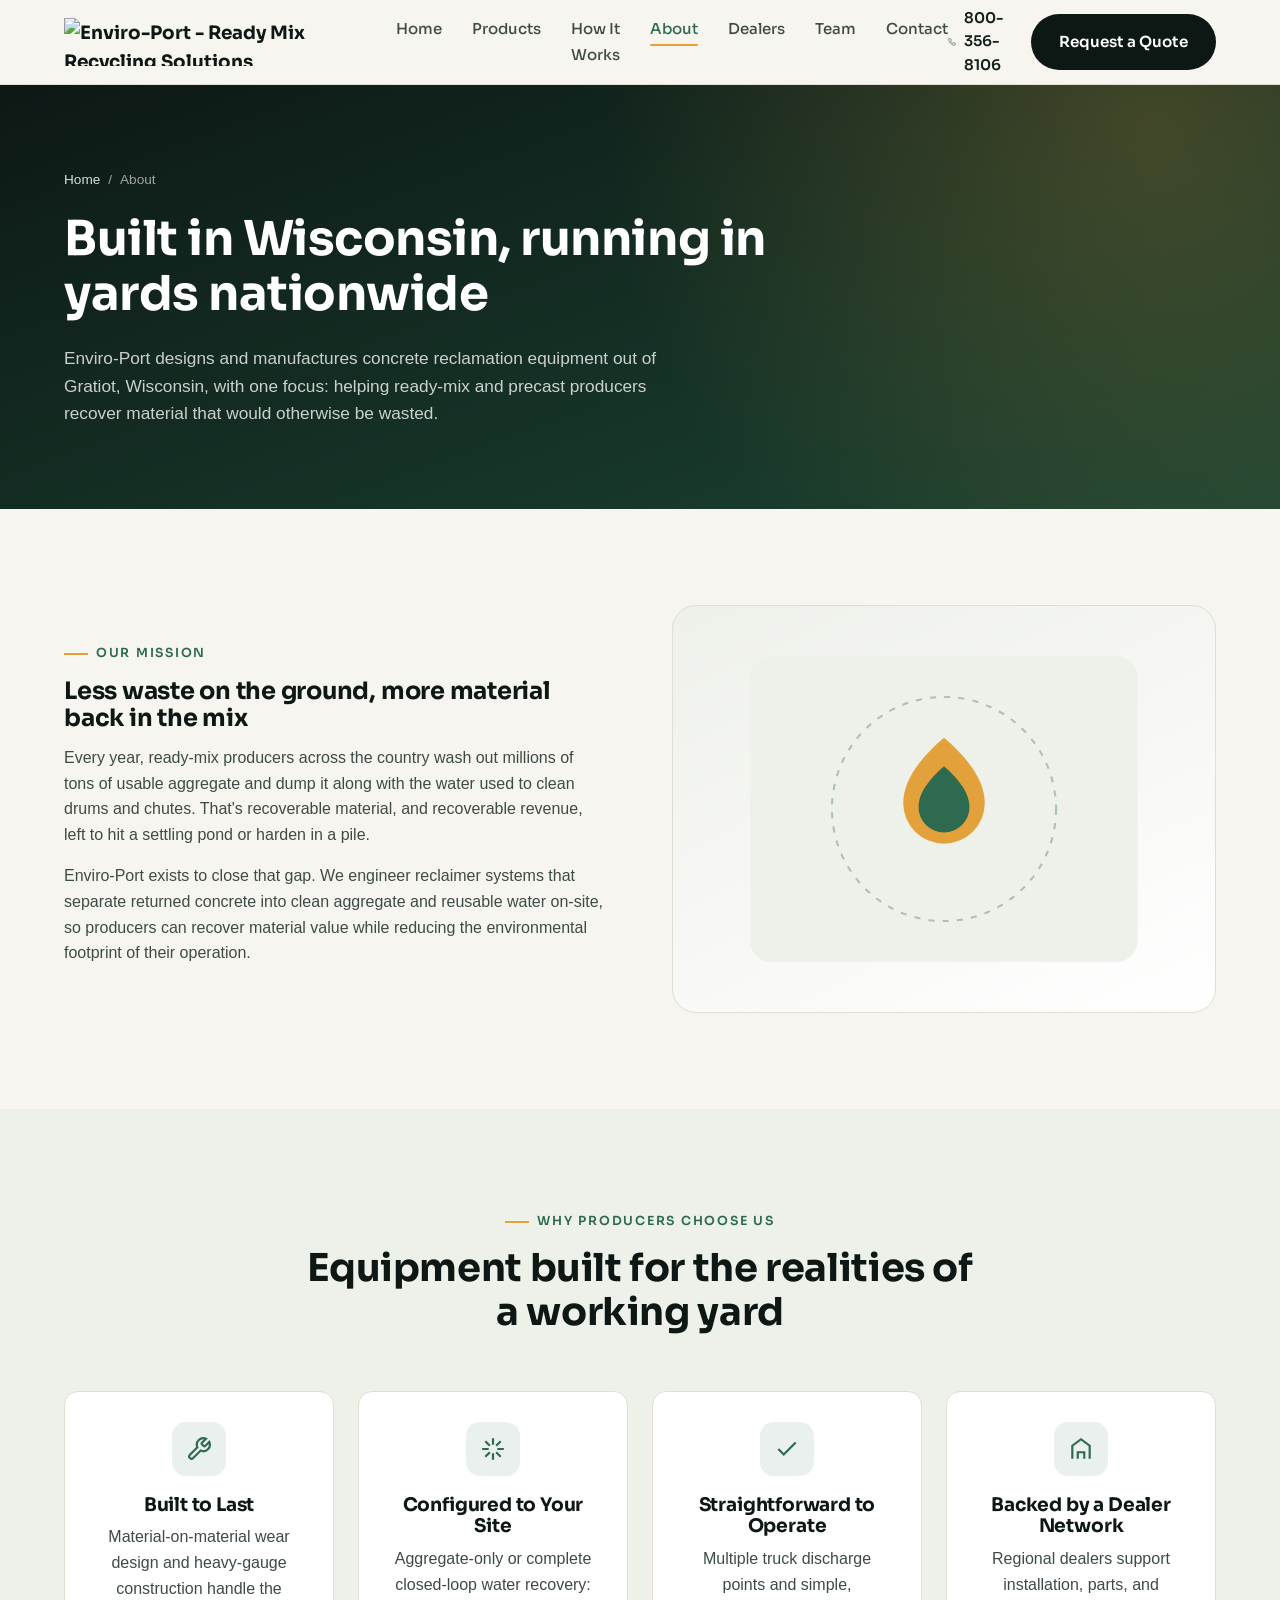
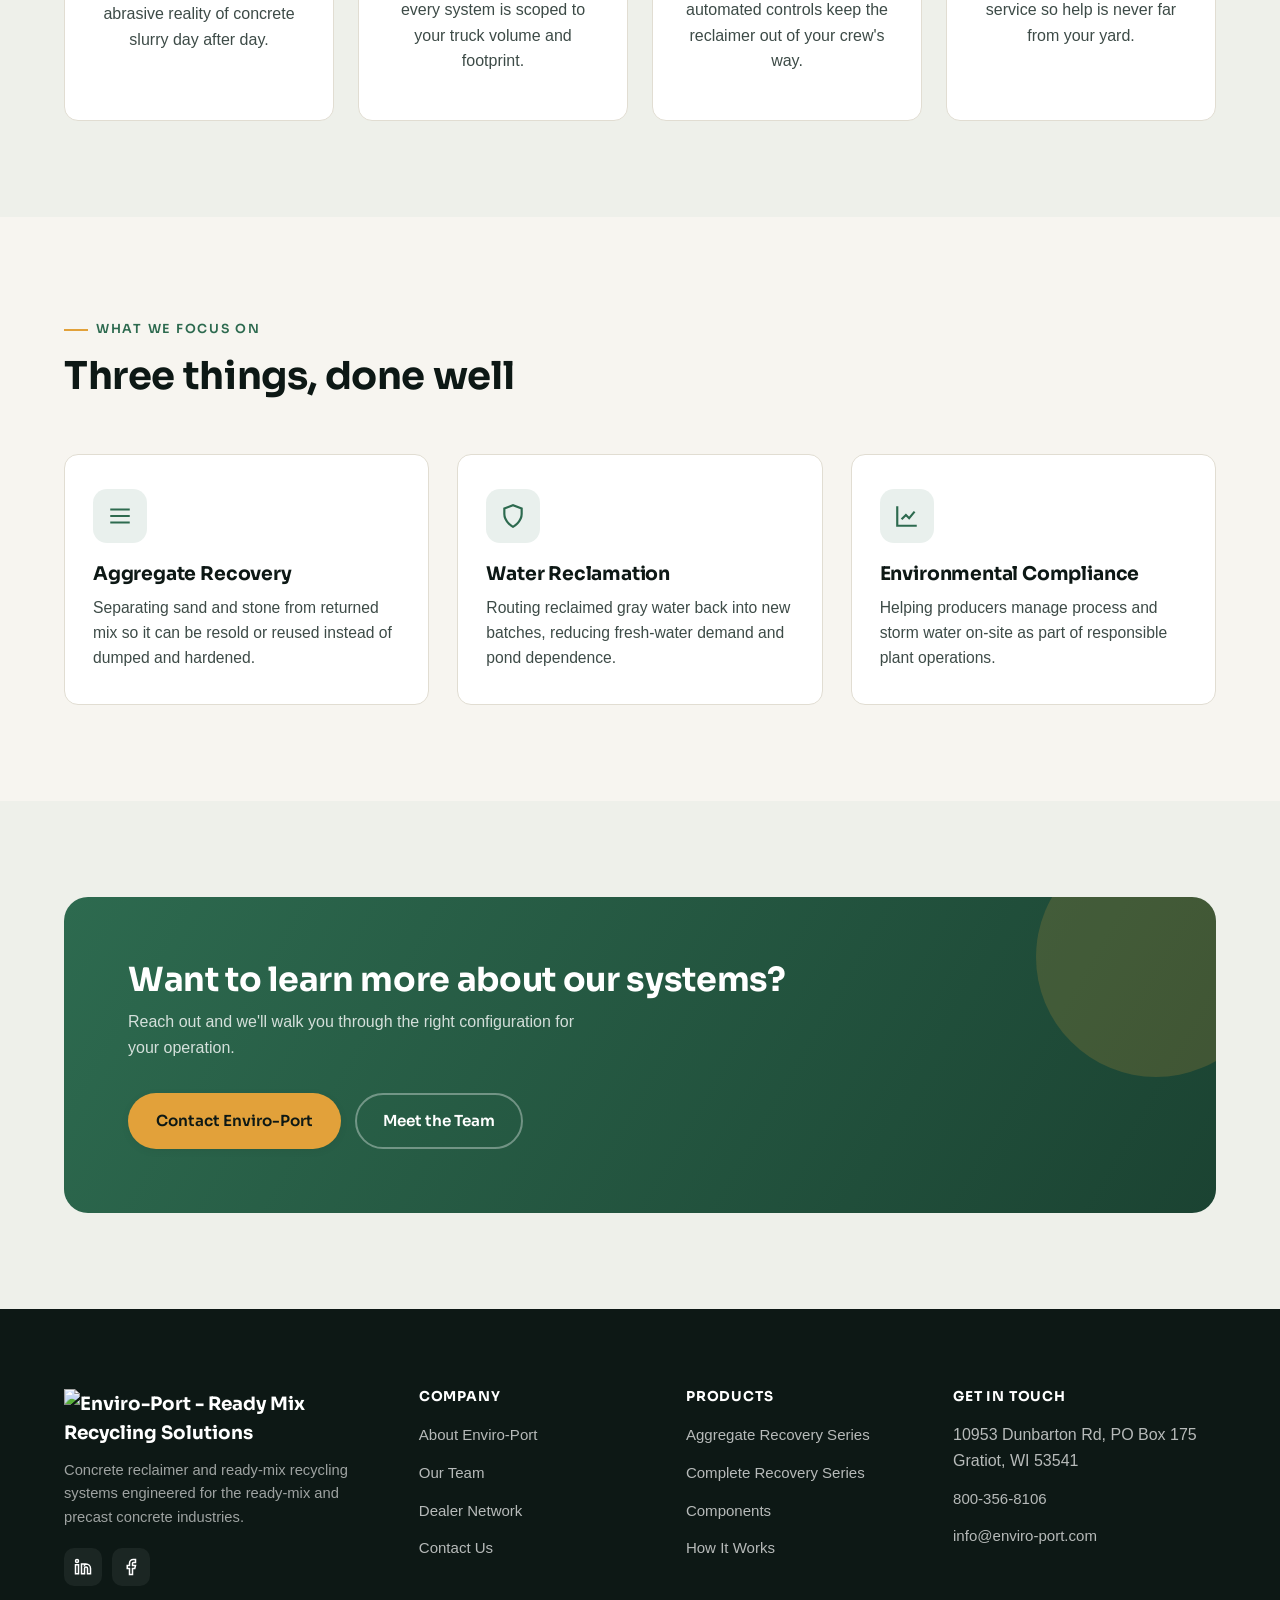
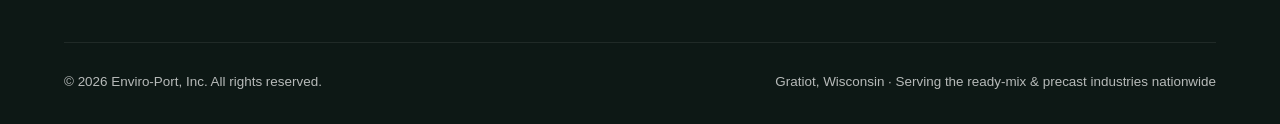
==== commit b53a96a3: "Add files via upload" ====
--- a/about.html
+++ b/about.html
@@ -16,10 +16,7 @@
 
   <header class="site-header">
     <div class="container">
-      <a href="index.html" class="brand">
-        <span class="brand-mark"><svg viewBox="0 0 24 24" fill="none"><path d="M12 3c4 3.6 6.5 7 6.5 10a6.5 6.5 0 1 1-13 0c0-3 2.5-6.4 6.5-10Z" fill="currentColor"/></svg></span>
-        <span class="brand-text">Enviro-Port<small>Ready-Mix Recycling Systems</small></span>
-      </a>
+      <a href="index.html" class="brand"><img src="assets/img/enviro-port-logo.png" alt="Enviro-Port - Ready Mix Recycling Solutions" class="brand-logo" /></a>
       <nav class="main-nav" id="main-nav">
         <ul>
           <li><a href="index.html">Home</a></li>
@@ -59,9 +56,9 @@
         <div class="product-visual">
           <svg viewBox="0 0 400 320" fill="none">
             <rect x="10" y="10" width="380" height="300" rx="20" fill="#eef0ea"/>
-            <circle cx="200" cy="160" r="110" fill="none" stroke="#0f5c50" stroke-width="2" stroke-dasharray="6 8" opacity="0.35"/>
+            <circle cx="200" cy="160" r="110" fill="none" stroke="#2d6a4f" stroke-width="2" stroke-dasharray="6 8" opacity="0.35"/>
             <path d="M200 90c26 22 40 44 40 64a40 40 0 1 1-80 0c0-20 14-42 40-64Z" fill="#e2a13a"/>
-            <path d="M200 118c16 14 25 27 25 40a25 25 0 1 1-50 0c0-13 9-26 25-40Z" fill="#0f5c50"/>
+            <path d="M200 118c16 14 25 27 25 40a25 25 0 1 1-50 0c0-13 9-26 25-40Z" fill="#2d6a4f"/>
           </svg>
         </div>
       </div>
@@ -144,10 +141,7 @@
     <div class="container">
       <div class="footer-grid">
         <div class="footer-brand">
-          <a href="index.html" class="brand">
-            <span class="brand-mark"><svg viewBox="0 0 24 24" fill="none"><path d="M12 3c4 3.6 6.5 7 6.5 10a6.5 6.5 0 1 1-13 0c0-3 2.5-6.4 6.5-10Z" fill="currentColor"/></svg></span>
-            Enviro-Port
-          </a>
+          <a href="index.html" class="brand"><img src="assets/img/enviro-port-logo.png" alt="Enviro-Port - Ready Mix Recycling Solutions" class="brand-logo" /></a>
           <p>Concrete reclaimer and ready-mix recycling systems engineered for the ready-mix and precast concrete industries.</p>
           <div class="footer-social">
             <a href="https://www.linkedin.com/company/enviroportinc" aria-label="LinkedIn" target="_blank" rel="noopener"><svg viewBox="0 0 24 24" fill="none" stroke="currentColor" stroke-width="2"><path d="M16 8a6 6 0 0 1 6 6v7h-4v-7a2 2 0 0 0-4 0v7h-4V8h4v1.5A5.9 5.9 0 0 1 16 8Z"/><rect x="2" y="9" width="4" height="12"/><circle cx="4" cy="4" r="2"/></svg></a>
--- a/assets/css/styles.css
+++ b/assets/css/styles.css
@@ -4,9 +4,9 @@
 
 :root {
   /* Brand palette */
-  --color-primary: #0f5c50;
-  --color-primary-dark: #0a3d35;
-  --color-primary-light: #17806f;
+  --color-primary: #2d6a4f;
+  --color-primary-dark: #1b4332;
+  --color-primary-light: #40916c;
   --color-accent: #e2a13a;
   --color-accent-dark: #c4841f;
   --color-ink: #14201d;
@@ -222,6 +222,19 @@
   color: var(--color-dark);
 }
 
+.brand-logo {
+  height: 48px;
+  width: auto;
+  display: block;
+  object-fit: contain;
+}
+.footer-brand .brand-logo {
+  height: 56px;
+}
+@media (max-width: 480px) {
+  .brand-logo { height: 40px; }
+}
+
 .brand-mark {
   width: 42px;
   height: 42px;
@@ -503,7 +516,7 @@
   width: 54px;
   height: 54px;
   border-radius: 14px;
-  background: rgba(15,92,80,0.1);
+  background: rgba(45,106,79,0.1);
   color: var(--color-primary);
   display: grid;
   place-items: center;
@@ -762,9 +775,9 @@
   font-weight: 700;
   padding: 6px 12px;
   border-radius: 8px;
-  background: rgba(15,92,80,0.08);
+  background: rgba(45,106,79,0.08);
   color: var(--color-primary-dark);
-  border: 1px solid rgba(15,92,80,0.15);
+  border: 1px solid rgba(45,106,79,0.15);
 }
 
 .dealer-actions {
@@ -804,7 +817,7 @@
   font-weight: 600;
   padding: 4px 10px;
   border-radius: 999px;
-  background: rgba(15,92,80,0.1);
+  background: rgba(45,106,79,0.1);
   color: var(--color-primary);
 }
 
@@ -859,7 +872,7 @@
 .field textarea:focus {
   outline: none;
   border-color: var(--color-primary);
-  box-shadow: 0 0 0 4px rgba(15,92,80,0.12);
+  box-shadow: 0 0 0 4px rgba(45,106,79,0.12);
 }
 .field textarea { resize: vertical; min-height: 130px; }
 
@@ -873,8 +886,8 @@
   display: none;
   align-items: center;
   gap: 12px;
-  background: rgba(15,92,80,0.08);
-  border: 1px solid rgba(15,92,80,0.25);
+  background: rgba(45,106,79,0.08);
+  border: 1px solid rgba(45,106,79,0.25);
   color: var(--color-primary-dark);
   padding: 16px 20px;
   border-radius: var(--radius-sm);
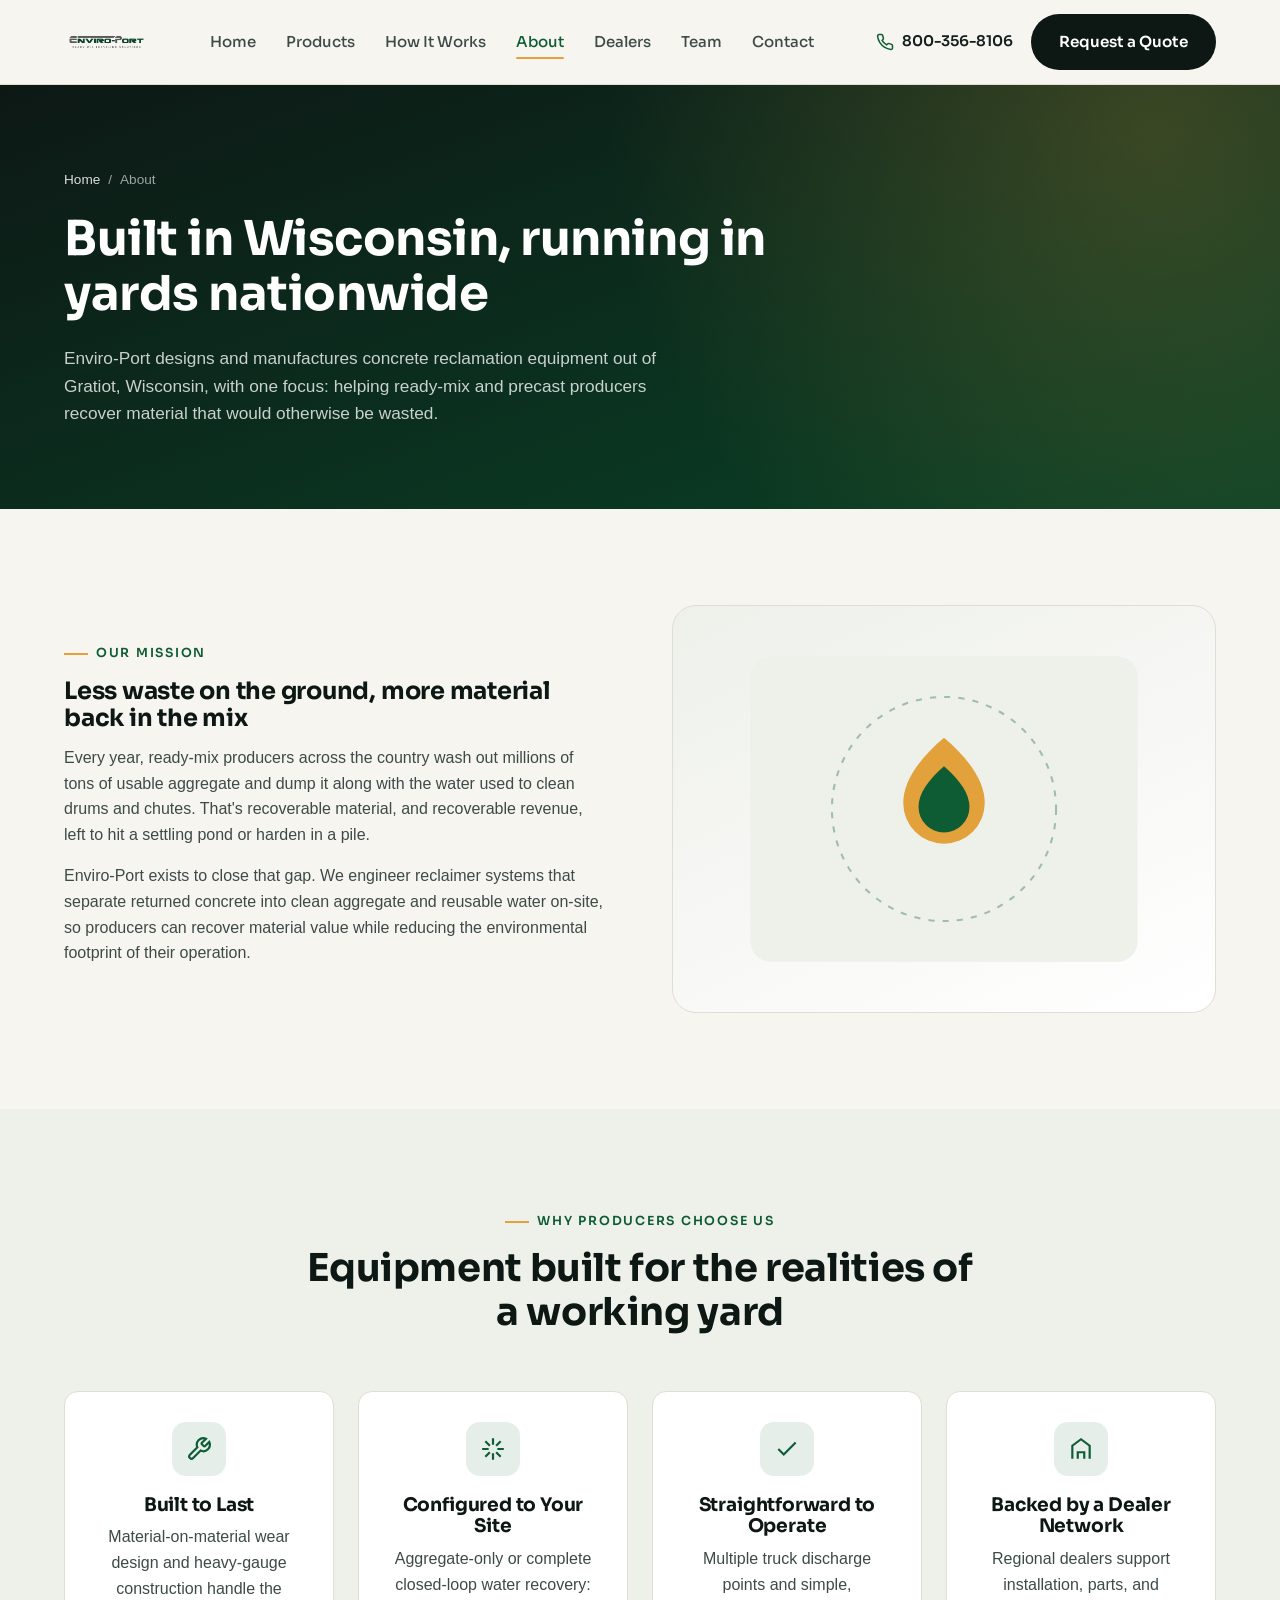
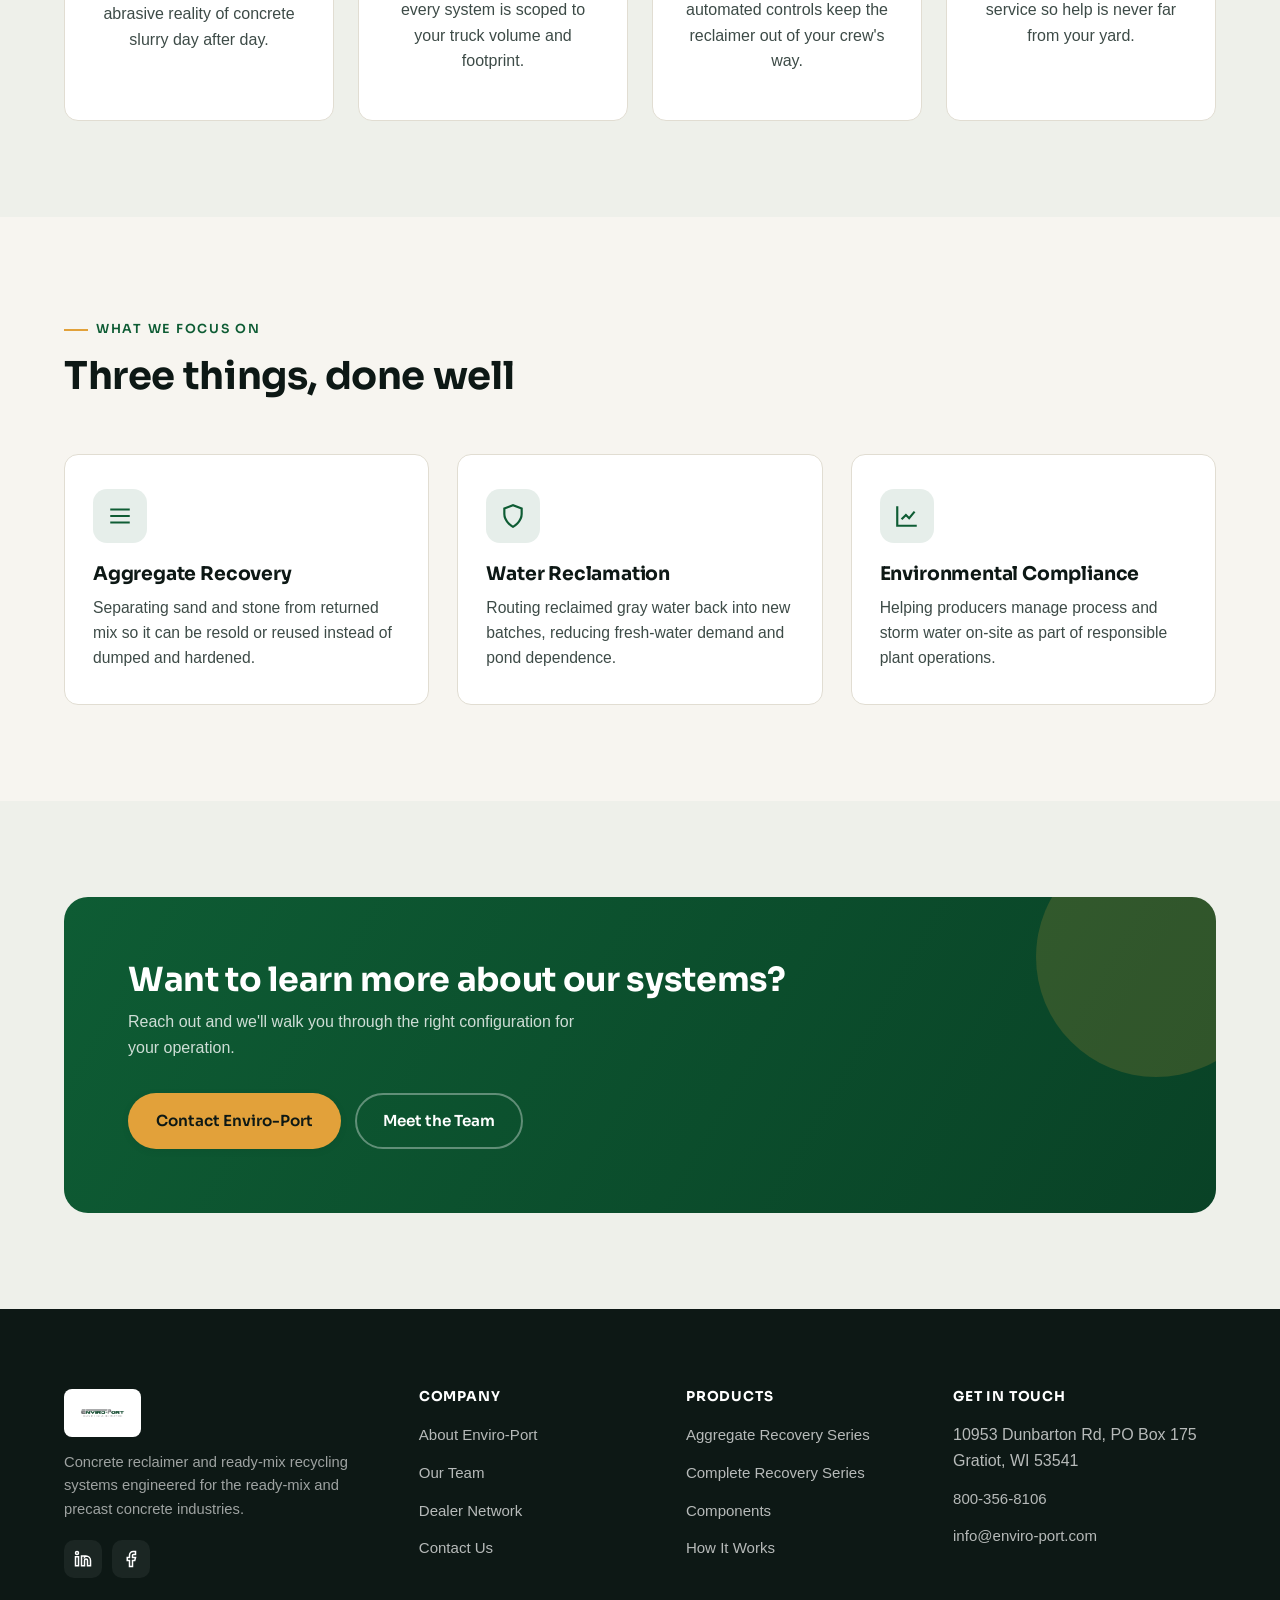
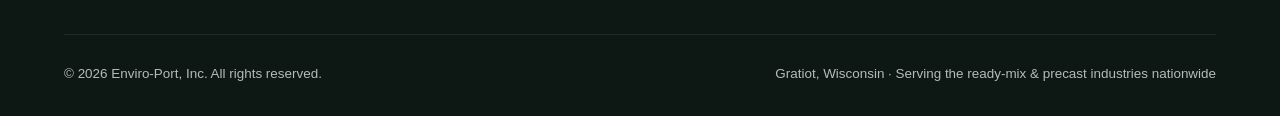
==== commit 237a4c90: "Add files via upload" ====
--- a/about.html
+++ b/about.html
@@ -16,7 +16,7 @@
 
   <header class="site-header">
     <div class="container">
-      <a href="index.html" class="brand"><img src="assets/img/enviro-port-logo.png" alt="Enviro-Port - Ready Mix Recycling Solutions" class="brand-logo" /></a>
+      <a href="index.html" class="brand"><img src="eplogo.png" alt="Enviro-Port - Ready Mix Recycling Solutions" class="brand-logo" /></a>
       <nav class="main-nav" id="main-nav">
         <ul>
           <li><a href="index.html">Home</a></li>
@@ -56,9 +56,9 @@
         <div class="product-visual">
           <svg viewBox="0 0 400 320" fill="none">
             <rect x="10" y="10" width="380" height="300" rx="20" fill="#eef0ea"/>
-            <circle cx="200" cy="160" r="110" fill="none" stroke="#2d6a4f" stroke-width="2" stroke-dasharray="6 8" opacity="0.35"/>
+            <circle cx="200" cy="160" r="110" fill="none" stroke="#0e5c34" stroke-width="2" stroke-dasharray="6 8" opacity="0.35"/>
             <path d="M200 90c26 22 40 44 40 64a40 40 0 1 1-80 0c0-20 14-42 40-64Z" fill="#e2a13a"/>
-            <path d="M200 118c16 14 25 27 25 40a25 25 0 1 1-50 0c0-13 9-26 25-40Z" fill="#2d6a4f"/>
+            <path d="M200 118c16 14 25 27 25 40a25 25 0 1 1-50 0c0-13 9-26 25-40Z" fill="#0e5c34"/>
           </svg>
         </div>
       </div>
@@ -141,7 +141,7 @@
     <div class="container">
       <div class="footer-grid">
         <div class="footer-brand">
-          <a href="index.html" class="brand"><img src="assets/img/enviro-port-logo.png" alt="Enviro-Port - Ready Mix Recycling Solutions" class="brand-logo" /></a>
+          <a href="index.html" class="brand"><img src="eplogo.png" alt="Enviro-Port - Ready Mix Recycling Solutions" class="brand-logo" /></a>
           <p>Concrete reclaimer and ready-mix recycling systems engineered for the ready-mix and precast concrete industries.</p>
           <div class="footer-social">
             <a href="https://www.linkedin.com/company/enviroportinc" aria-label="LinkedIn" target="_blank" rel="noopener"><svg viewBox="0 0 24 24" fill="none" stroke="currentColor" stroke-width="2"><path d="M16 8a6 6 0 0 1 6 6v7h-4v-7a2 2 0 0 0-4 0v7h-4V8h4v1.5A5.9 5.9 0 0 1 16 8Z"/><rect x="2" y="9" width="4" height="12"/><circle cx="4" cy="4" r="2"/></svg></a>
--- a/assets/css/styles.css
+++ b/assets/css/styles.css
@@ -4,9 +4,9 @@
 
 :root {
   /* Brand palette */
-  --color-primary: #2d6a4f;
-  --color-primary-dark: #1b4332;
-  --color-primary-light: #40916c;
+  --color-primary: #0e5c34;
+  --color-primary-dark: #094226;
+  --color-primary-light: #1f8a52;
   --color-accent: #e2a13a;
   --color-accent-dark: #c4841f;
   --color-ink: #14201d;
@@ -229,7 +229,10 @@
   object-fit: contain;
 }
 .footer-brand .brand-logo {
-  height: 56px;
+  height: 48px;
+  background: var(--color-surface);
+  border-radius: var(--radius-sm);
+  padding: 10px 14px;
 }
 @media (max-width: 480px) {
   .brand-logo { height: 40px; }
@@ -516,7 +519,7 @@
   width: 54px;
   height: 54px;
   border-radius: 14px;
-  background: rgba(45,106,79,0.1);
+  background: rgba(14,92,52,0.1);
   color: var(--color-primary);
   display: grid;
   place-items: center;
@@ -775,9 +778,9 @@
   font-weight: 700;
   padding: 6px 12px;
   border-radius: 8px;
-  background: rgba(45,106,79,0.08);
+  background: rgba(14,92,52,0.08);
   color: var(--color-primary-dark);
-  border: 1px solid rgba(45,106,79,0.15);
+  border: 1px solid rgba(14,92,52,0.15);
 }
 
 .dealer-actions {
@@ -817,7 +820,7 @@
   font-weight: 600;
   padding: 4px 10px;
   border-radius: 999px;
-  background: rgba(45,106,79,0.1);
+  background: rgba(14,92,52,0.1);
   color: var(--color-primary);
 }
 
@@ -872,7 +875,7 @@
 .field textarea:focus {
   outline: none;
   border-color: var(--color-primary);
-  box-shadow: 0 0 0 4px rgba(45,106,79,0.12);
+  box-shadow: 0 0 0 4px rgba(14,92,52,0.12);
 }
 .field textarea { resize: vertical; min-height: 130px; }
 
@@ -886,8 +889,8 @@
   display: none;
   align-items: center;
   gap: 12px;
-  background: rgba(45,106,79,0.08);
-  border: 1px solid rgba(45,106,79,0.25);
+  background: rgba(14,92,52,0.08);
+  border: 1px solid rgba(14,92,52,0.25);
   color: var(--color-primary-dark);
   padding: 16px 20px;
   border-radius: var(--radius-sm);
